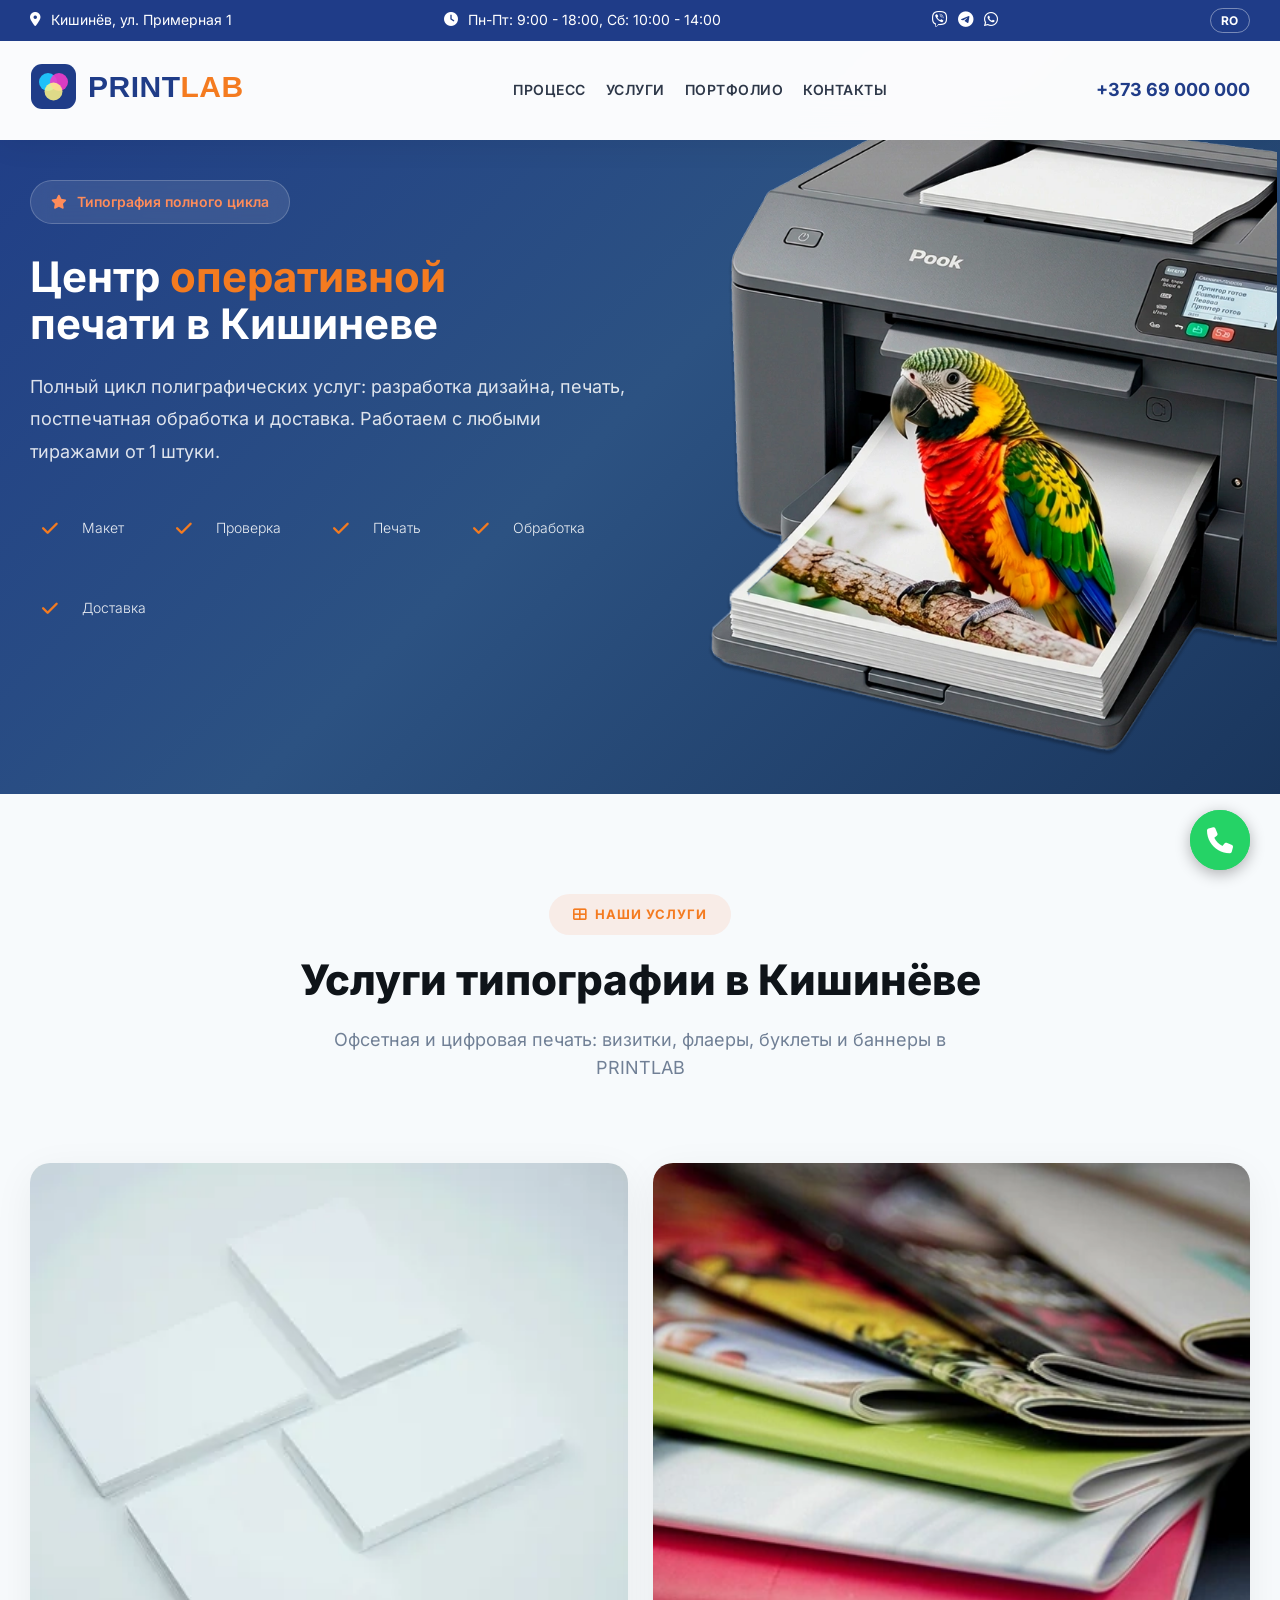
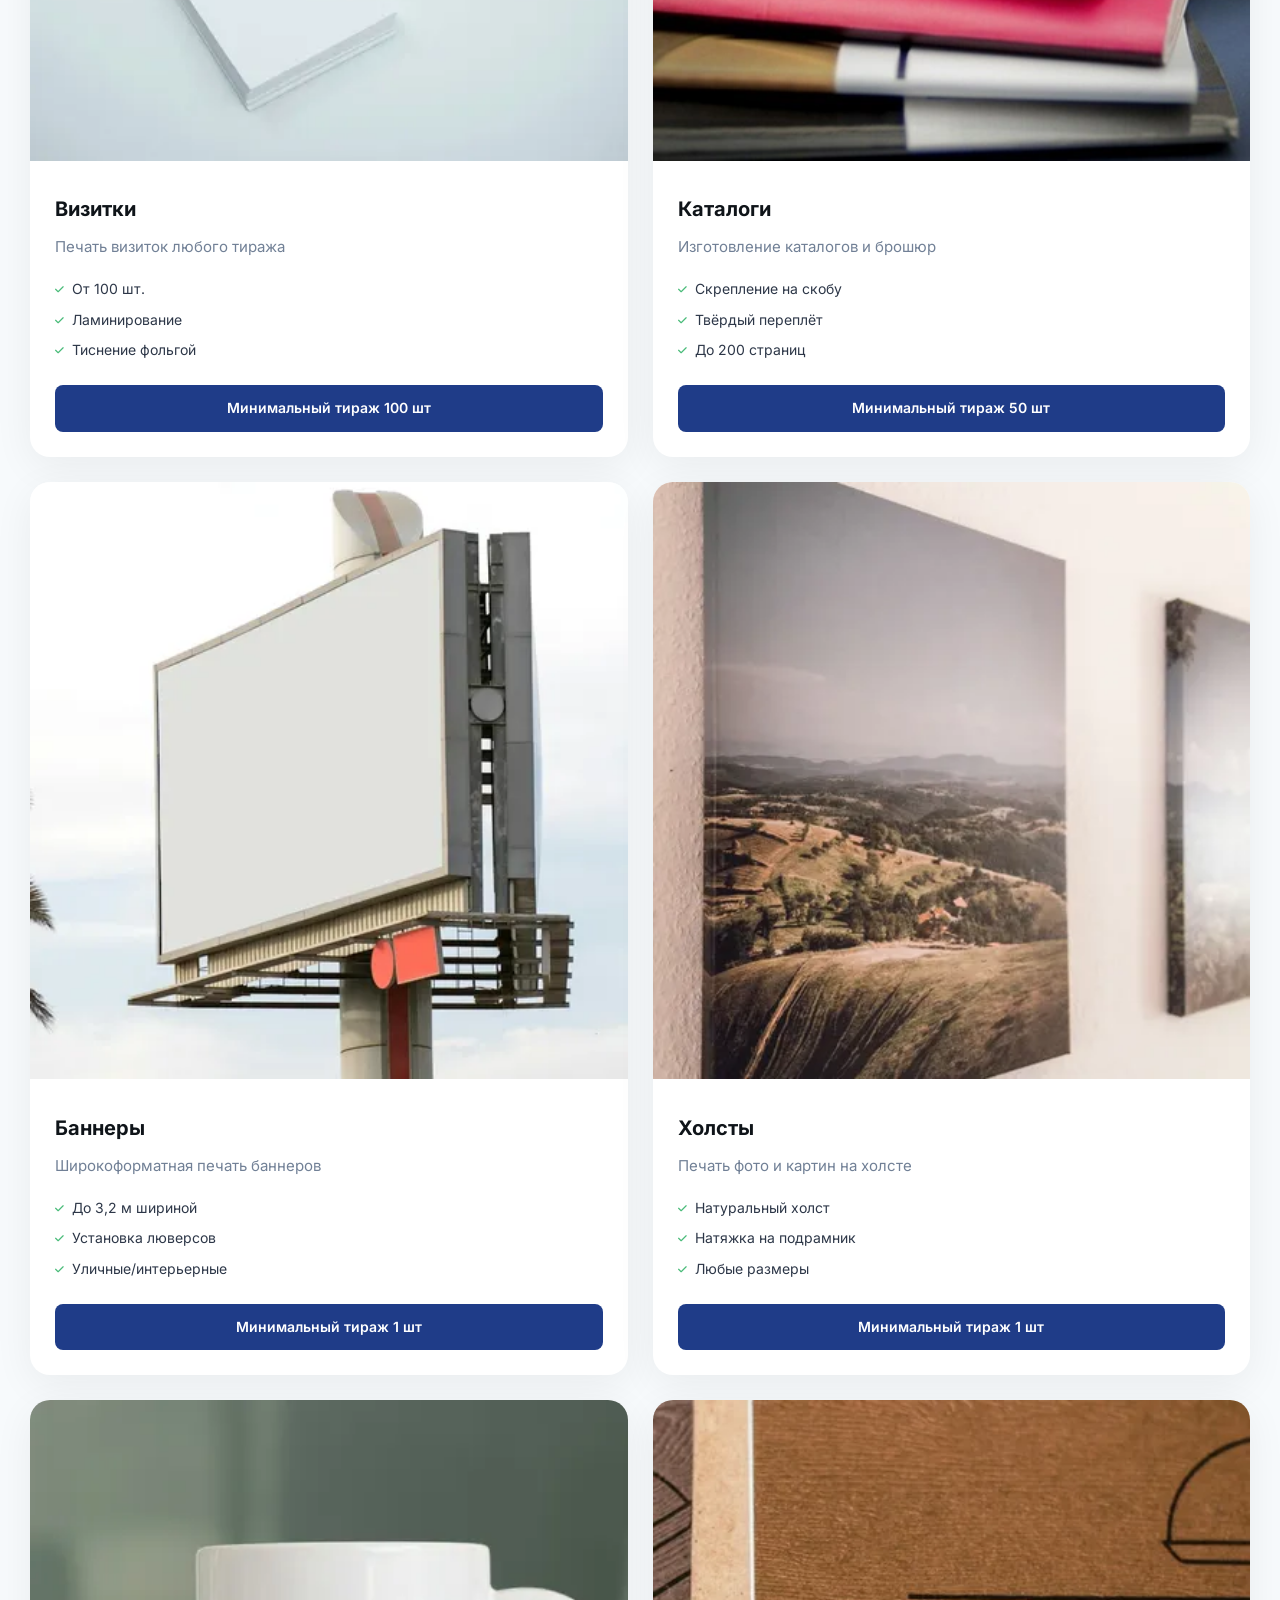
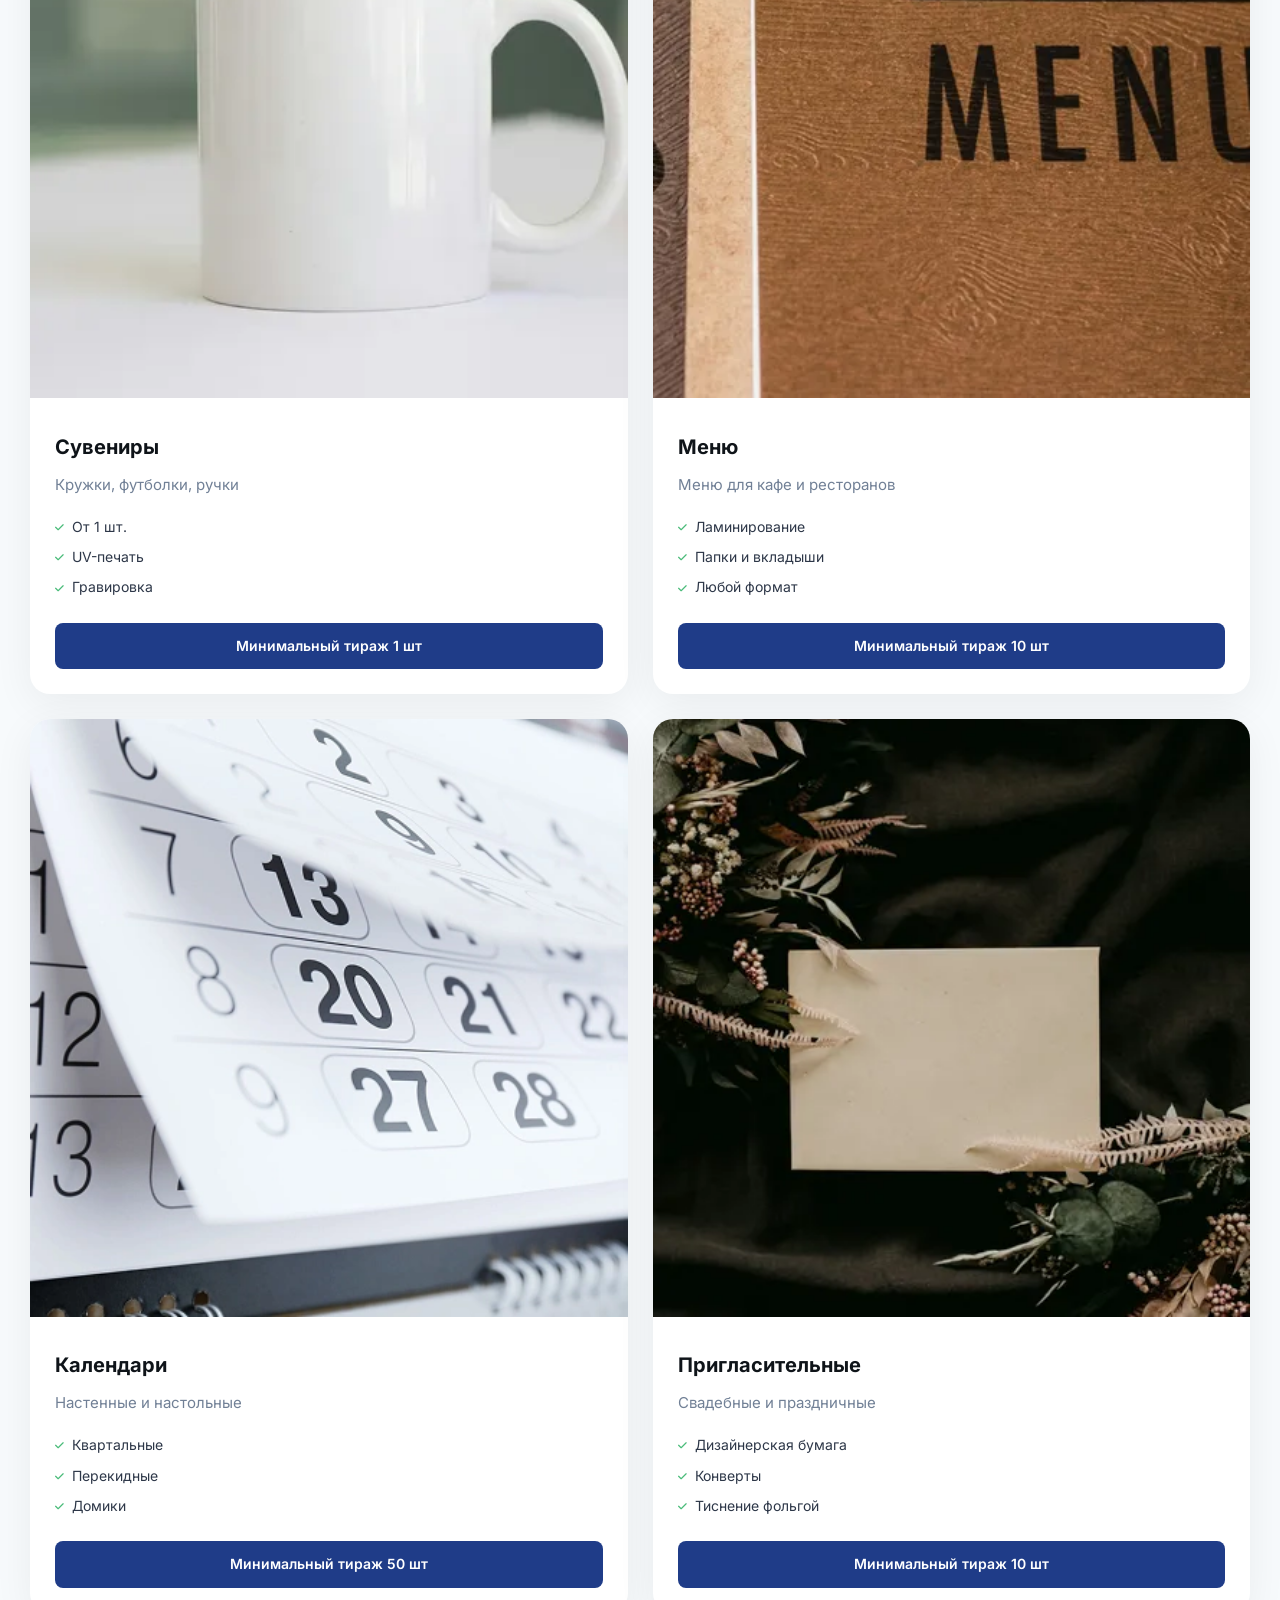
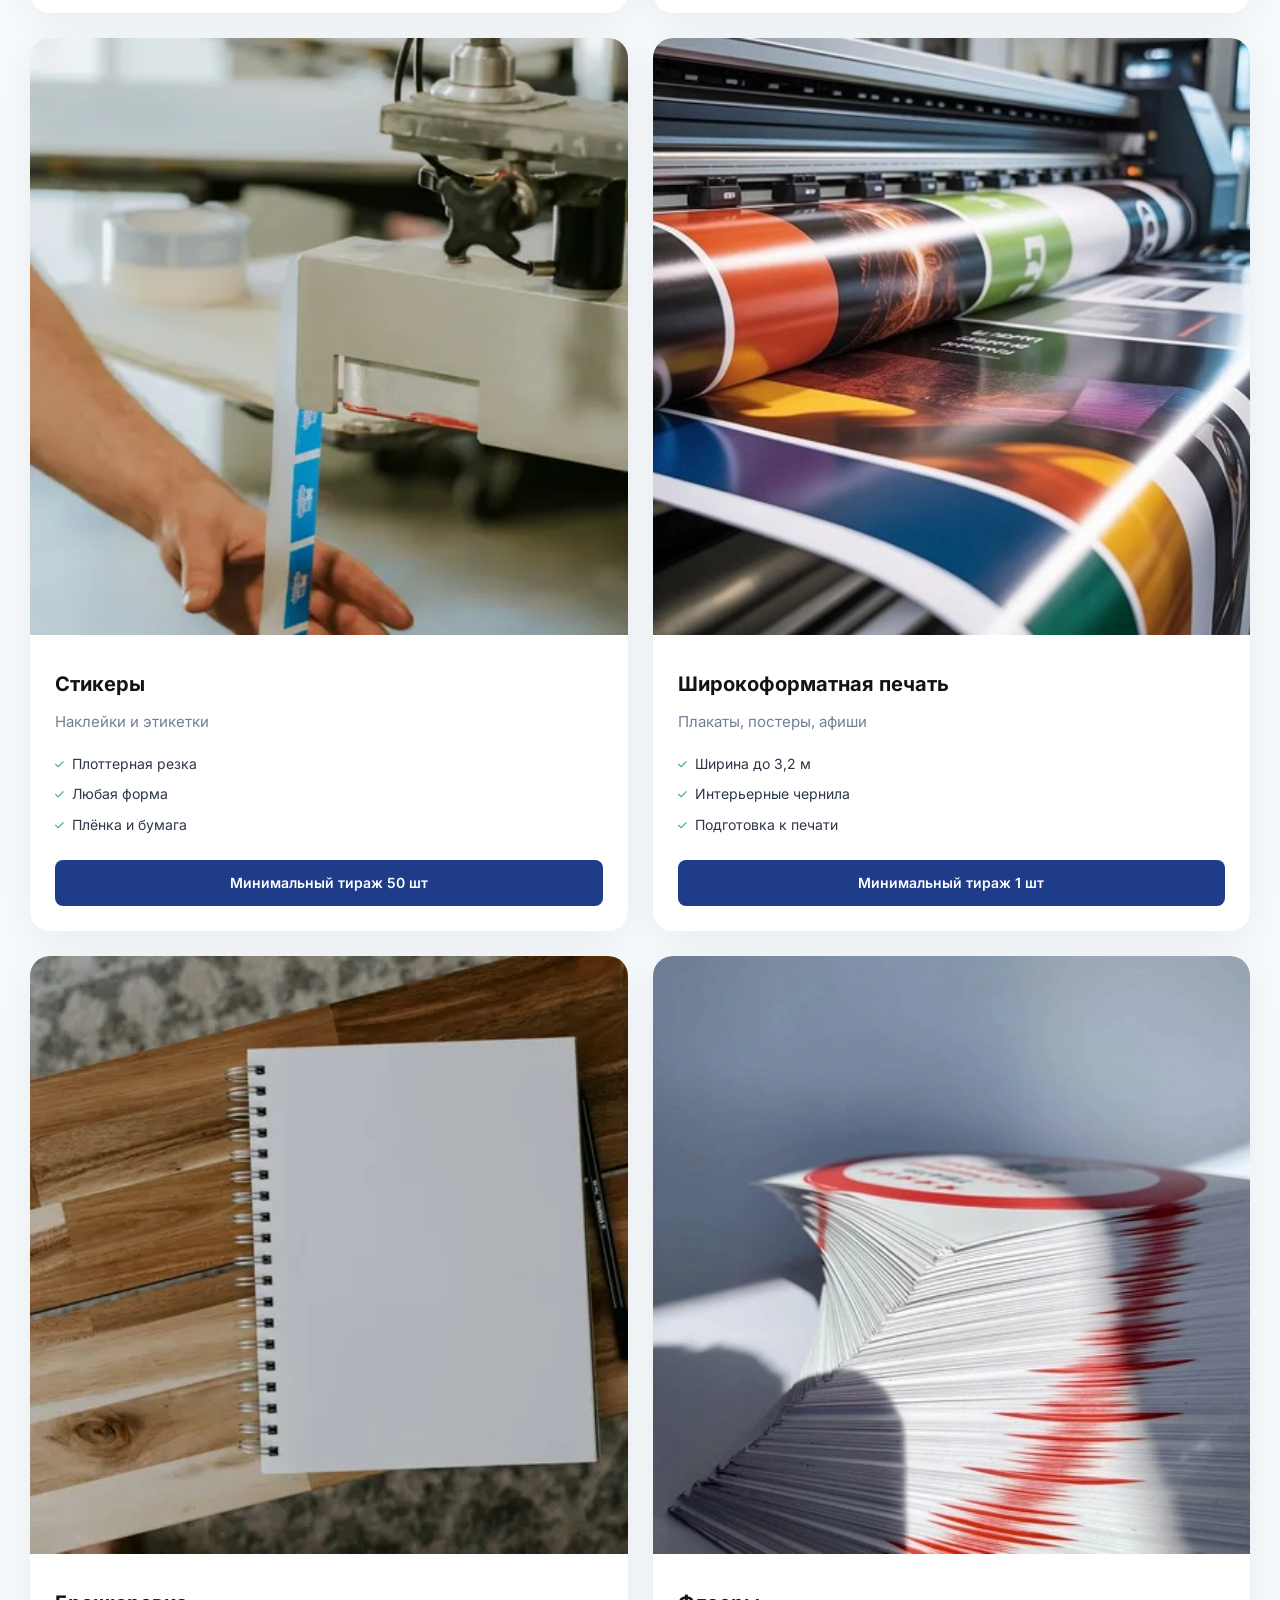
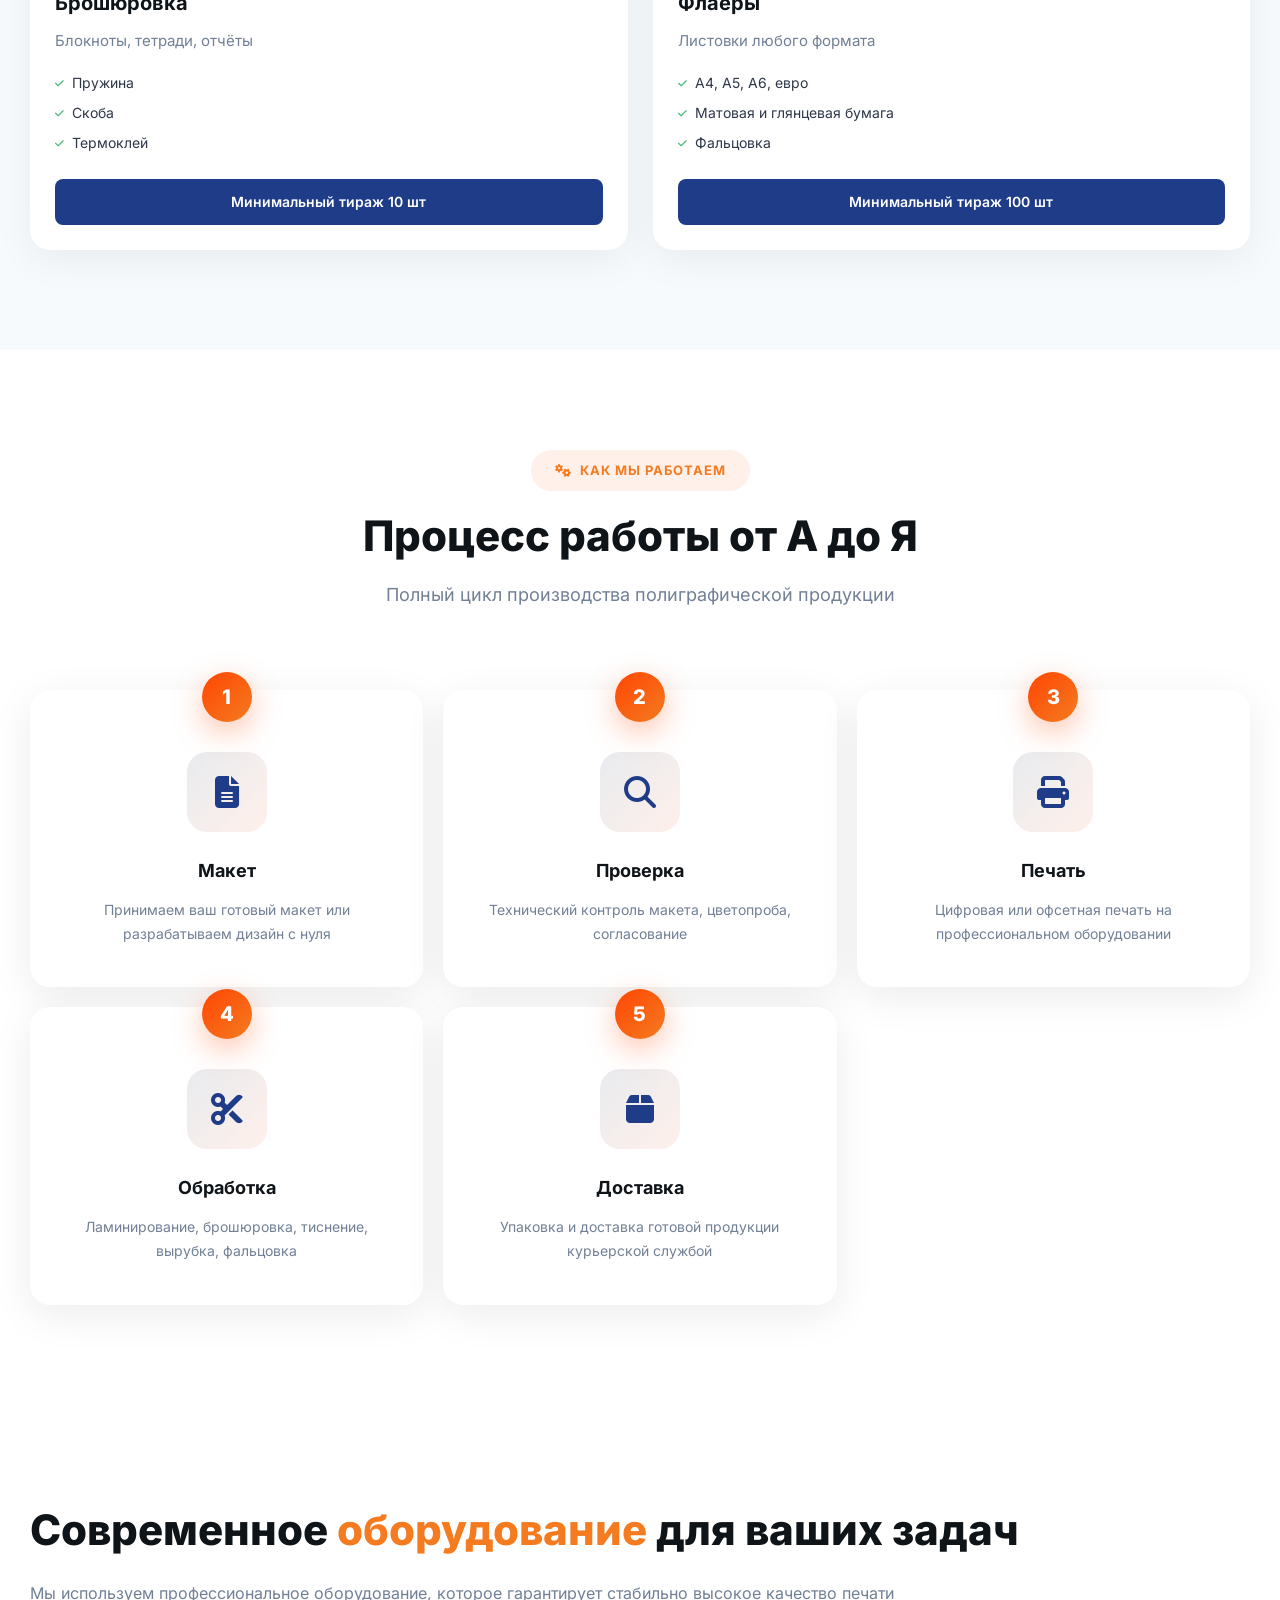
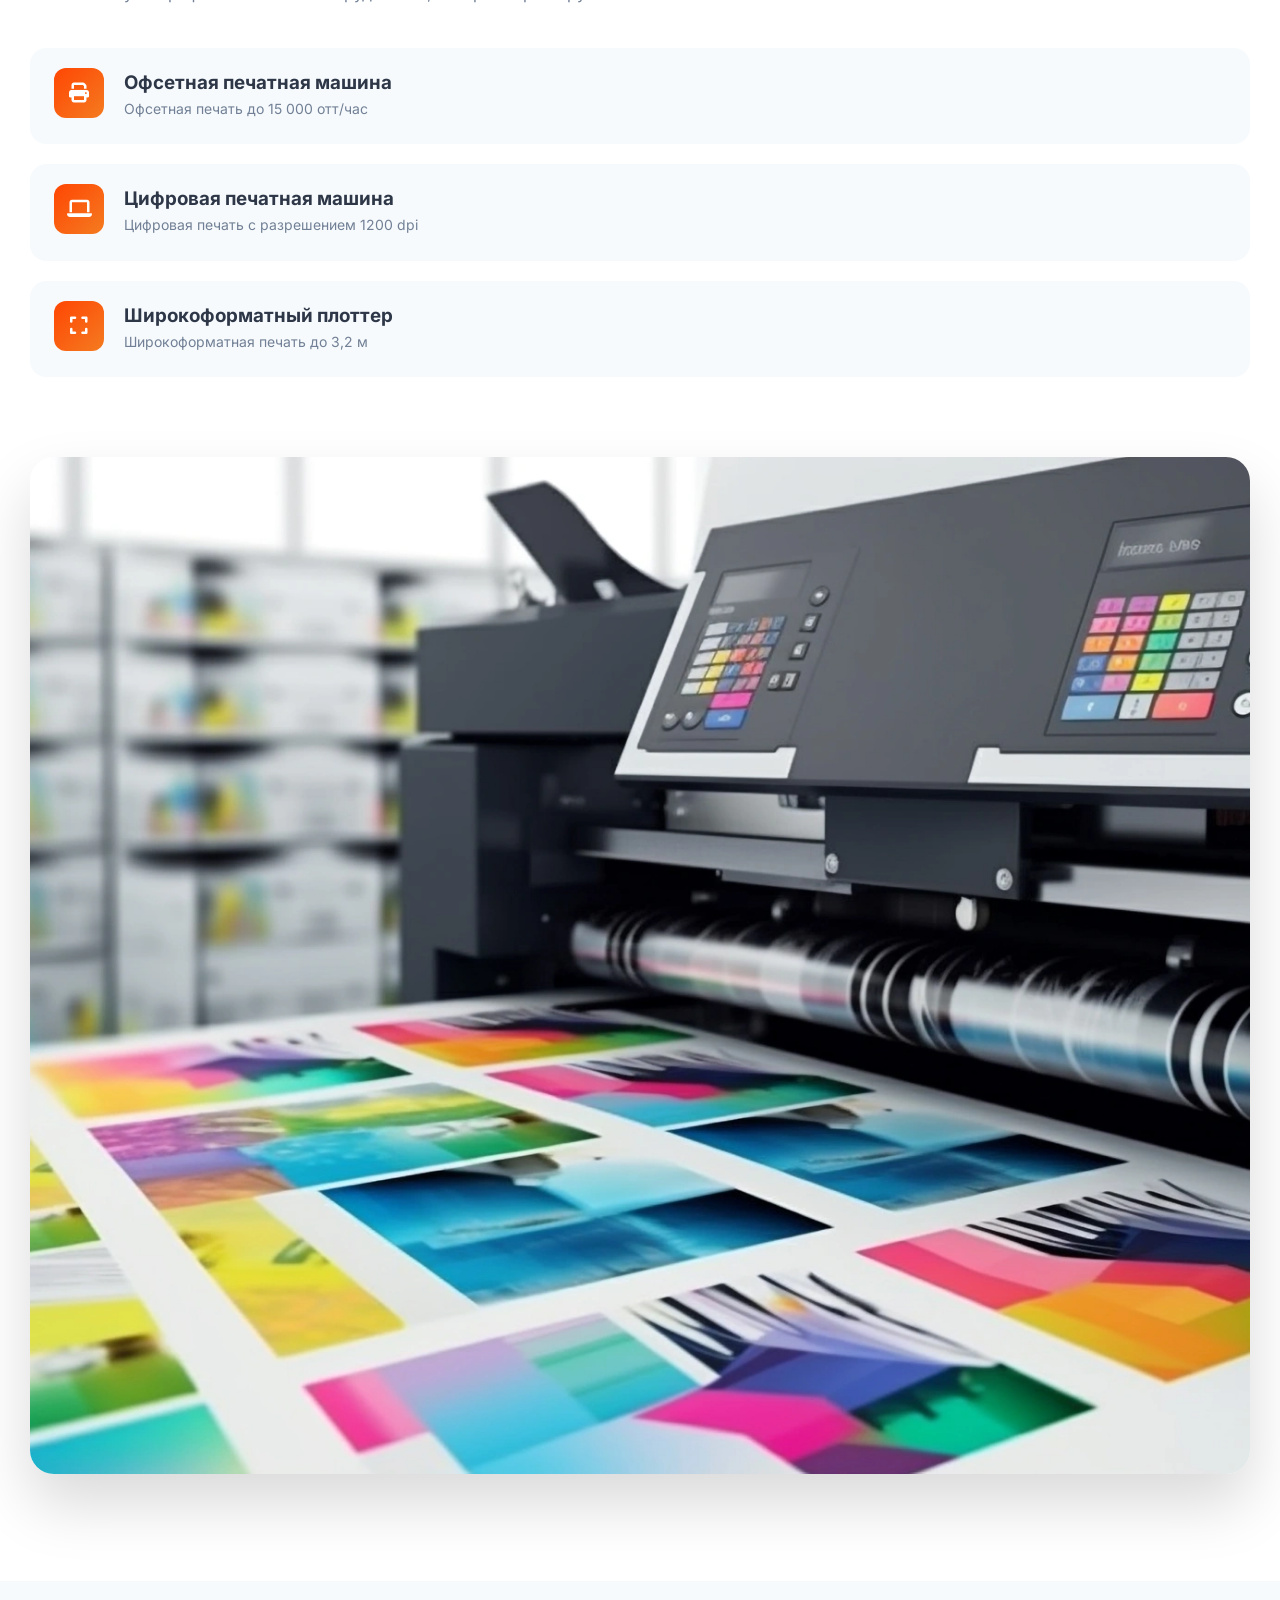
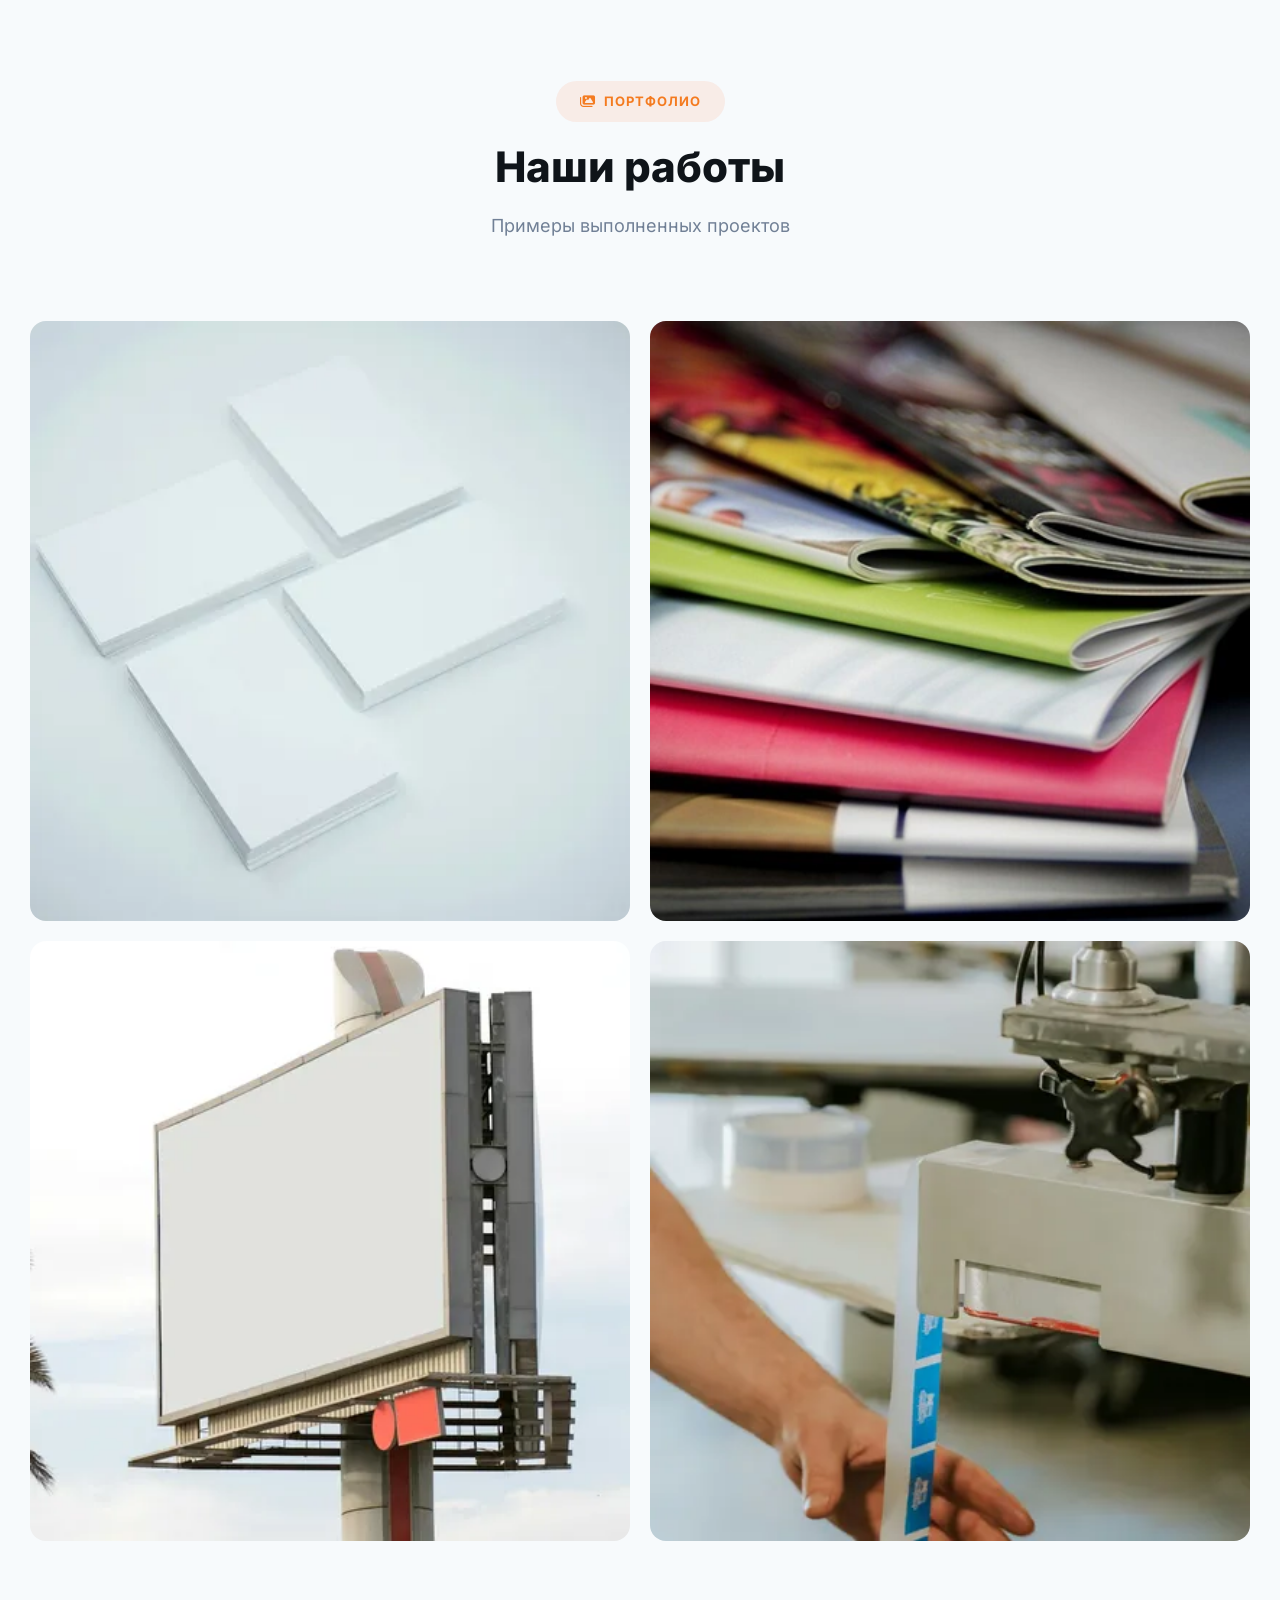
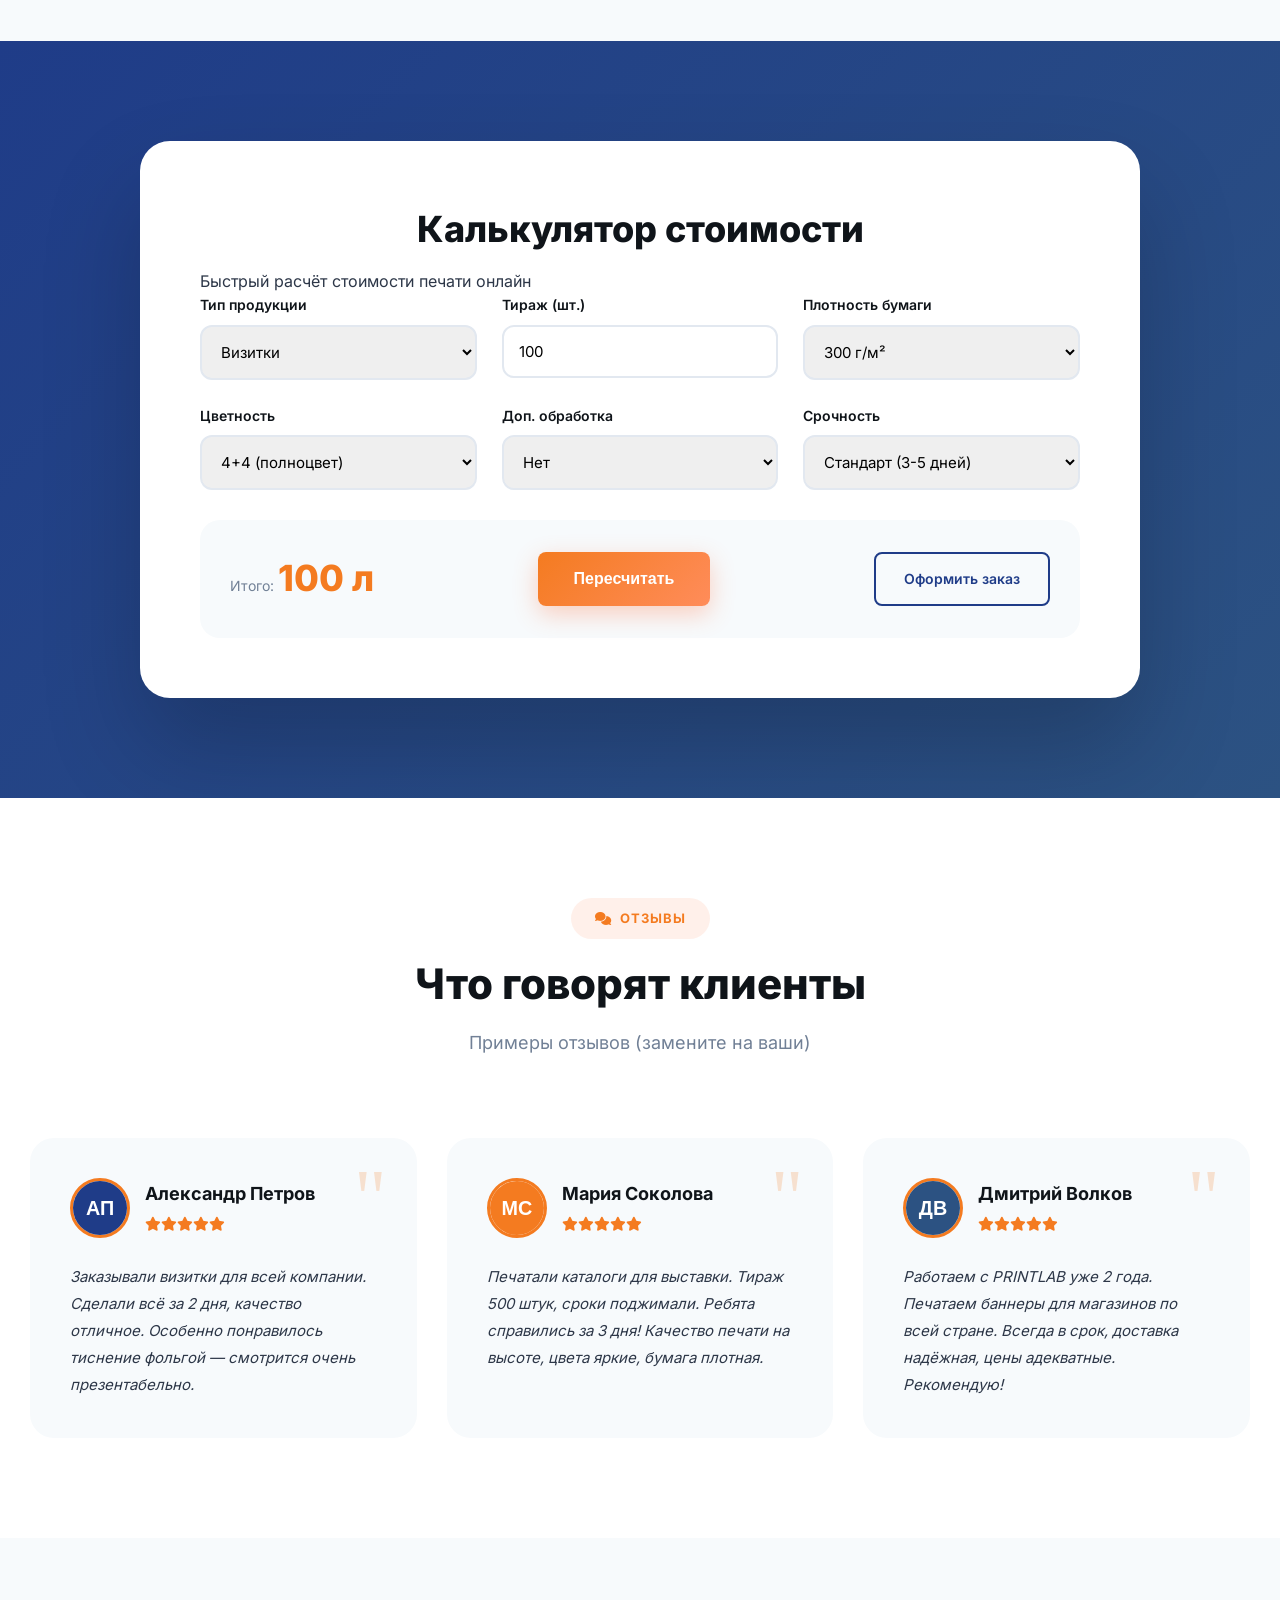
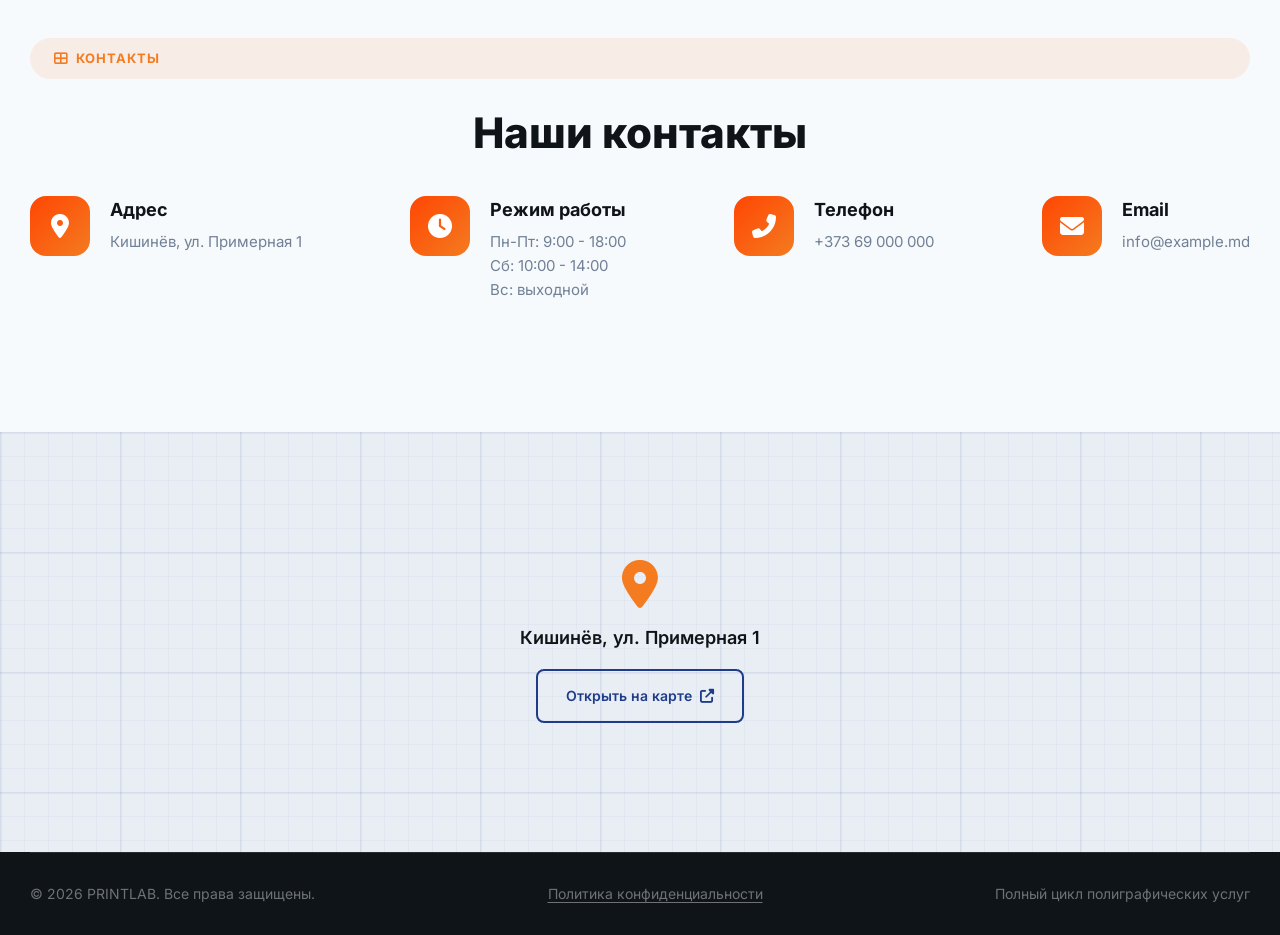
==== index.html @ f070ddbd "Add files via upload" ====
<!DOCTYPE html>
<html lang="ru">

<head>
  <meta charset="UTF-8">
  <meta name="viewport" content="width=device-width, initial-scale=1.0">
  <!-- Демо-шаблон: не индексировать. Клиенту — удалить эту строку (см. DEMO-CHECKLIST.md) -->
  <meta name="robots" content="noindex, nofollow">
  <link rel="canonical" href="https://webonix-md.github.io/print/">
  <link rel="alternate" hreflang="ru" href="https://webonix-md.github.io/print/">
  <link rel="alternate" hreflang="ro" href="https://webonix-md.github.io/print/ro.html">
  <meta name="description" content="PRINTLAB — типография полного цикла в Кишинёве: офсетная и цифровая печать, визитки, флаеры, каталоги, баннеры. Плановые и срочные заказы.">
  <meta property="og:title" content="PRINTLAB — типография в Кишинёве: офсетная и цифровая печать">
  <meta property="og:type" content="website">
  <meta property="og:url" content="https://webonix-md.github.io/print/">
  <meta property="og:image" content="https://webonix-md.github.io/print/img/og-cover.jpg">
  <meta property="og:description" content="Типография полного цикла в Кишинёве: офсетная и цифровая печать, плановые и срочные заказы.">
  <title>Типография в Кишинёве. Офсетная и цифровая печать — PRINTLAB</title>
  <link rel="icon" type="image/svg+xml" href="favicon.svg">
  <link rel="icon" type="image/x-icon" href="favicon.ico">
  <link rel="preload" href="fonts/inter-cyrillic.woff2" as="font" type="font/woff2" crossorigin>
  <link rel="stylesheet" href="icons.css">
  <link rel="stylesheet" href="style.css">
</head>

<body>
  <header class="header" id="header">
    <div class="header-top">
      <div class="header-top-container">
        <div class="address">
          <i class="fas fa-map-marker-alt"></i>
          <span data-site="address">Кишинёв, ул. Примерная 1</span>
        </div>
        <div class="schedule">
          <i class="fas fa-clock"></i>
          <span data-site="hoursShort">Пн-Пт: 9:00 - 18:00, Сб: 10:00 - 14:00</span>
        </div>
        <div class="header-top-right">
          <a href="viber://chat?number=%2B37369000000" data-site-href="viber" aria-label="Viber"><i class="fab fa-viber"></i></a>
          <a href="https://t.me/" data-site-href="telegram" target="_blank" rel="noopener" aria-label="Telegram"><i class="fab fa-telegram"></i></a>
          <a href="https://wa.me/37369000000" data-site-href="whatsapp" target="_blank" rel="noopener" aria-label="WhatsApp"><i class="fab fa-whatsapp"></i></a>
        </div>
        <a href="ro.html" class="lang-switch" hreflang="ro" lang="ro" aria-label="Versiunea în limba română">RO</a>
      </div>
    </div>
    <div class="header-main">
      <a href="#" class="logo">
        <img class="logo-img" src="img/logo.svg" width="274" height="51" alt="PRINTLAB — логотип">
      </a>
      <nav class="nav">
        <a href="#process">Процесс</a>
        <a href="#services">Услуги</a>
        <a href="#portfolio">Портфолио</a>
        <a href="#contact">Контакты</a>
      </nav>
      <div class="header-actions">
        <div class="phone-block">
          <a href="tel:+37369000000" data-site-href="phone" data-site="phone" class="phone-number">+373 69 000 000</a>
        </div>
      </div>
      <div class="burger" id="burger"><span></span><span></span><span></span></div>
    </div>
  </header>
  <div class="mobile-menu" id="mobileMenu">
    <a href="#process">Процесс работы</a>
    <a href="#services">Услуги</a>
    <a href="#portfolio">Портфолио</a>
    <a href="#contact">Контакты</a>
    <a href="tel:+37369000000" data-site-href="phone" data-site="phone" class="phone-number-mob">+373 69 000 000</a>
    <a href="ro.html" hreflang="ro" lang="ro">Română</a>
    <div class="header-top-right-mob">
      <a href="viber://chat?number=%2B37369000000" data-site-href="viber" aria-label="Viber"><i class="fab fab-mob fa-viber"></i></a>
      <a href="https://t.me/" data-site-href="telegram" target="_blank" rel="noopener" aria-label="Telegram"><i class="fab fab-mob fa-telegram"></i></a>
      <a href="https://wa.me/37369000000" data-site-href="whatsapp" target="_blank" rel="noopener" aria-label="WhatsApp"><i class="fab fab-mob fa-whatsapp"></i></a>
    </div>
  </div>
  <section class="hero">
    <div class="hero-container">
      <div class="hero-content">
        <div class="hero-badge"><i class="fas fa-star"></i> Типография полного цикла</div>
        <h1>
          Центр <span>оперативной</span><br>
          печати в Кишиневе
        </h1>
        <p class="hero-description">Полный цикл полиграфических услуг: разработка дизайна, печать, постпечатная
          обработка и доставка. Работаем с любыми тиражами от 1 штуки.</p>
        <div class="hero-features">
          <div class="hero-feature"><i class="fas fa-check"></i>Макет</div>
          <div class="hero-feature"><i class="fas fa-check"></i>Проверка</div>
          <div class="hero-feature"><i class="fas fa-check"></i>Печать</div>
          <div class="hero-feature"><i class="fas fa-check"></i>Обработка</div>
          <div class="hero-feature"><i class="fas fa-check"></i>Доставка</div>
        </div>
      </div>
      <img class="hero-img" src="img/1.webp" alt="Полиграфия" height="700">
    </div>
  </section>
  <section class="services" id="services">
    <div class="section-header">
      <span class="section-tag"><i class="fas fa-th-large"></i> Наши услуги</span>
      <h2 class="section-title">Услуги типографии в Кишинёве</h2>
      <p class="section-subtitle">Офсетная и цифровая печать: визитки, флаеры, буклеты и баннеры в <br><span data-site="brand">PRINTLAB</span></p>
    </div>
    <div class="services-grid">
      <div class="service-card">
        <img class="service-img" src="img/cards.webp" width="331" height="331" loading="lazy" alt="Визитки">
        <img class="service-img-mob" src="img/cards-m.webp" width="331" height="180" loading="lazy" alt="Визитки">
        <div class="service-content">
          <h3>Визитки</h3>
          <p>Печать визиток любого тиража</p>
          <ul class="service-features">
            <li><i class="fas fa-check"></i> От 100 шт.</li>
            <li><i class="fas fa-check"></i> Ламинирование</li>
            <li><i class="fas fa-check"></i> Тиснение фольгой</li>
          </ul>
          <div class="service-btn">Минимальный тираж 100 шт</div>
        </div>
      </div>
      <div class="service-card">
        <img class="service-img" src="img/21.webp" width="331" height="331" loading="lazy" alt="Каталоги">
        <img class="service-img-mob" src="img/26.webp" width="331" height="180" loading="lazy" alt="Каталоги">
        <div class="service-content">
          <h3>Каталоги</h3>
          <p>Изготовление каталогов и брошюр</p>
          <ul class="service-features">
            <li><i class="fas fa-check"></i> Скрепление на скобу</li>
            <li><i class="fas fa-check"></i> Твёрдый переплёт</li>
            <li><i class="fas fa-check"></i> До 200 страниц</li>
          </ul>
          <div class="service-btn">Минимальный тираж 50 шт</div>
        </div>
      </div>
      <div class="service-card">
        <img class="service-img" src="img/banner.webp" width="331" height="331" loading="lazy" alt="Баннеры">
        <img class="service-img-mob" src="img/banner-m.webp" width="331" height="180" loading="lazy" alt="Баннеры">
        <div class="service-content">
          <h3>Баннеры</h3>
          <p>Широкоформатная печать баннеров</p>
          <ul class="service-features">
            <li><i class="fas fa-check"></i> До 3,2 м шириной</li>
            <li><i class="fas fa-check"></i> Установка люверсов</li>
            <li><i class="fas fa-check"></i> Уличные/интерьерные</li>
          </ul>
          <div class="service-btn">Минимальный тираж 1 шт</div>
        </div>
      </div>
      <div class="service-card">
        <img class="service-img" src="img/canvas.webp" width="331" height="331" loading="lazy" alt="Холсты">
        <img class="service-img-mob" src="img/canvas-m.webp" width="331" height="180" loading="lazy" alt="Холсты">
        <div class="service-content">
          <h3>Холсты</h3>
          <p>Печать фото и картин на холсте</p>
          <ul class="service-features">
            <li><i class="fas fa-check"></i> Натуральный холст</li>
            <li><i class="fas fa-check"></i> Натяжка на подрамник</li>
            <li><i class="fas fa-check"></i> Любые размеры</li>
          </ul>
          <div class="service-btn">Минимальный тираж 1 шт</div>
        </div>
      </div>
      <div class="service-card">
        <img class="service-img" src="img/mug.webp" width="331" height="331" loading="lazy" alt="Сувениры">
        <img class="service-img-mob" src="img/mug-m.webp" width="331" height="180" loading="lazy" alt="Сувениры">
        <div class="service-content">
          <h3>Сувениры</h3>
          <p>Кружки, футболки, ручки</p>
          <ul class="service-features">
            <li><i class="fas fa-check"></i> От 1 шт.</li>
            <li><i class="fas fa-check"></i> UV-печать</li>
            <li><i class="fas fa-check"></i> Гравировка</li>
          </ul>
          <div class="service-btn">Минимальный тираж 1 шт</div>
        </div>
      </div>
      <div class="service-card">
        <img class="service-img" src="img/menu.webp" width="331" height="331" loading="lazy" alt="Меню">
        <img class="service-img-mob" src="img/menu-m.webp" width="331" height="180" loading="lazy" alt="Меню">
        <div class="service-content">
          <h3>Меню</h3>
          <p>Меню для кафе и ресторанов</p>
          <ul class="service-features">
            <li><i class="fas fa-check"></i> Ламинирование</li>
            <li><i class="fas fa-check"></i> Папки и вкладыши</li>
            <li><i class="fas fa-check"></i> Любой формат</li>
          </ul>
          <div class="service-btn">Минимальный тираж 10 шт</div>
        </div>
      </div>
      <div class="service-card">
        <img class="service-img" src="img/12.webp" width="331" height="331" loading="lazy" alt="Календари">
        <img class="service-img-mob" src="img/30.webp" width="331" height="180" loading="lazy" alt="Календари">
        <div class="service-content">
          <h3>Календари</h3>
          <p>Настенные и настольные</p>
          <ul class="service-features">
            <li><i class="fas fa-check"></i> Квартальные</li>
            <li><i class="fas fa-check"></i> Перекидные</li>
            <li><i class="fas fa-check"></i> Домики</li>
          </ul>
          <div class="service-btn">Минимальный тираж 50 шт</div>
        </div>
      </div>
      <div class="service-card">
        <img class="service-img" src="img/invite.webp" width="331" height="331" loading="lazy" alt="Пригласительные">
        <img class="service-img-mob" src="img/invite-m.webp" width="331" height="180" loading="lazy" alt="Пригласительные">
        <div class="service-content">
          <h3>Пригласительные</h3>
          <p>Свадебные и праздничные</p>
          <ul class="service-features">
            <li><i class="fas fa-check"></i> Дизайнерская бумага</li>
            <li><i class="fas fa-check"></i> Конверты</li>
            <li><i class="fas fa-check"></i> Тиснение фольгой</li>
          </ul>
          <div class="service-btn">Минимальный тираж 10 шт</div>
        </div>
      </div>
      <div class="service-card">
        <img class="service-img" src="img/stickers.webp" width="331" height="331" loading="lazy" alt="Стикеры">
        <img class="service-img-mob" src="img/stickers-m.webp" width="331" height="180" loading="lazy" alt="Стикеры">
        <div class="service-content">
          <h3>Стикеры</h3>
          <p>Наклейки и этикетки</p>
          <ul class="service-features">
            <li><i class="fas fa-check"></i> Плоттерная резка</li>
            <li><i class="fas fa-check"></i> Любая форма</li>
            <li><i class="fas fa-check"></i> Плёнка и бумага</li>
          </ul>
          <div class="service-btn">Минимальный тираж 50 шт</div>
        </div>
      </div>
      <div class="service-card">
        <img class="service-img" src="img/38.webp" width="331" height="331" loading="lazy" alt="Плоттер">
        <img class="service-img-mob" src="img/37.webp" width="331" height="180" loading="lazy" alt="Плоттер">
        <div class="service-content">
          <h3>Широкоформатная печать</h3>
          <p>Плакаты, постеры, афиши</p>
          <ul class="service-features">
            <li><i class="fas fa-check"></i> Ширина до 3,2 м</li>
            <li><i class="fas fa-check"></i> Интерьерные чернила</li>
            <li><i class="fas fa-check"></i> Подготовка к печати</li>
          </ul>
          <div class="service-btn">Минимальный тираж 1 шт</div>
        </div>
      </div>
      <div class="service-card">
        <img class="service-img" src="img/notebook.webp" width="331" height="331" loading="lazy" alt="Блокноты">
        <img class="service-img-mob" src="img/notebook-m.webp" width="331" height="180" loading="lazy" alt="Блокноты">
        <div class="service-content">
          <h3>Брошюровка</h3>
          <p>Блокноты, тетради, отчёты</p>
          <ul class="service-features">
            <li><i class="fas fa-check"></i> Пружина</li>
            <li><i class="fas fa-check"></i> Скоба</li>
            <li><i class="fas fa-check"></i> Термоклей</li>
          </ul>
          <div class="service-btn">Минимальный тираж 10 шт</div>
        </div>
      </div>
      <div class="service-card">
        <img class="service-img" src="img/44.webp" width="331" height="331" loading="lazy" alt="Флаеры">
        <img class="service-img-mob" src="img/45.webp" width="331" height="180" loading="lazy" alt="Флаеры">
        <div class="service-content">
          <h3>Флаеры</h3>
          <p>Листовки любого формата</p>
          <ul class="service-features">
            <li><i class="fas fa-check"></i> А4, А5, А6, евро</li>
            <li><i class="fas fa-check"></i> Матовая и глянцевая бумага</li>
            <li><i class="fas fa-check"></i> Фальцовка</li>
          </ul>
          <div class="service-btn">Минимальный тираж 100 шт</div>
        </div>
      </div>
    </div>
  </section>
  <section class="process" id="process">
    <div class="section-header">
      <span class="section-tag"><i class="fas fa-cogs"></i> Как мы работаем</span>
      <h2 class="section-title">Процесс работы от А до Я</h2>
      <p class="section-subtitle">Полный цикл производства полиграфической продукции</p>
    </div>
    <div class="process-grid">
      <div class="process-card">
        <div class="process-number">1</div>
        <div class="process-icon"><i class="fas fa-file-alt"></i></div>
        <h3>Макет</h3>
        <p>Принимаем ваш готовый макет или разрабатываем дизайн с нуля</p>
      </div>
      <div class="process-card">
        <div class="process-number">2</div>
        <div class="process-icon"><i class="fas fa-search"></i></div>
        <h3>Проверка</h3>
        <p>Технический контроль макета, цветопроба, согласование</p>
      </div>
      <div class="process-card">
        <div class="process-number">3</div>
        <div class="process-icon"><i class="fas fa-print"></i></div>
        <h3>Печать</h3>
        <p>Цифровая или офсетная печать на профессиональном оборудовании</p>
      </div>
      <div class="process-card">
        <div class="process-number">4</div>
        <div class="process-icon"><i class="fas fa-cut"></i></div>
        <h3>Обработка</h3>
        <p>Ламинирование, брошюровка, тиснение, вырубка, фальцовка</p>
      </div>
      <div class="process-card">
        <div class="process-number">5</div>
        <div class="process-icon"><i class="fas fa-box"></i></div>
        <h3>Доставка</h3>
        <p>Упаковка и доставка готовой продукции курьерской службой</p>
      </div>
    </div>
  </section>
  <section class="equipment" id="equipment">
    <div class="equipment-container">
      <div class="equipment-content">
        <h2>Современное <span>оборудование</span> для ваших задач</h2>
        <p>Мы используем профессиональное оборудование, которое гарантирует стабильно высокое качество печати</p>
        <div class="equipment-list">
          <div class="equipment-item">
            <div class="equipment-icon"><i class="fas fa-print"></i></div>
            <div class="equipment-info">
              <h3>Офсетная печатная машина</h3>
              <p>Офсетная печать до 15 000 отт/час</p>
            </div>
          </div>
          <div class="equipment-item">
            <div class="equipment-icon"><i class="fas fa-laptop"></i></div>
            <div class="equipment-info">
              <h3>Цифровая печатная машина</h3>
              <p>Цифровая печать с разрешением 1200 dpi</p>
            </div>
          </div>
          <div class="equipment-item">
            <div class="equipment-icon"><i class="fas fa-expand"></i></div>
            <div class="equipment-info">
              <h3>Широкоформатный плоттер</h3>
              <p>Широкоформатная печать до 3,2 м</p>
            </div>
          </div>
        </div>
      </div>
      <div class="equipment-image">
        <img src="img/5.webp" loading="lazy" alt="Оборудование">
      </div>
    </div>
  </section>
  <section class="portfolio" id="portfolio">
    <div class="section-header">
      <span class="section-tag"><i class="fas fa-images"></i> Портфолио</span>
      <h2 class="section-title">Наши работы</h2>
      <p class="section-subtitle">Примеры выполненных проектов</p>
    </div>
    <div class="portfolio-grid">
      <div class="portfolio-item">
        <img class="service-img" src="img/cards.webp" width="331" height="331" loading="lazy" alt="Визитки">
        <img class="service-img-mob" src="img/cards-m.webp" width="331" height="180" loading="lazy" alt="Визитки">
        <div class="portfolio-overlay">
          <h3>Визитки премиум</h3>
          <p>Тиснение фольгой</p>
        </div>
      </div>
      <div class="portfolio-item">
        <img class="service-img" src="img/21.webp" width="331" height="331" loading="lazy" alt="Каталог">
        <img class="service-img-mob" src="img/26.webp" width="331" height="180" loading="lazy" alt="Каталог">
        <div class="portfolio-overlay">
          <h3>Каталог продукции</h3>
          <p>Твёрдый переплёт</p>
        </div>
      </div>
      <div class="portfolio-item">
        <img class="service-img" src="img/banner.webp" width="331" height="331" loading="lazy" alt="Баннер">
        <img class="service-img-mob" src="img/banner-m.webp" width="331" height="180" loading="lazy" alt="Баннер">
        <div class="portfolio-overlay">
          <h3>Баннеры</h3>
          <p>Широкоформатная печать</p>
        </div>
      </div>
      <div class="portfolio-item">
        <img class="service-img" src="img/stickers.webp" width="331" height="331" loading="lazy" alt="Стикеры">
        <img class="service-img-mob" src="img/stickers-m.webp" width="331" height="180" loading="lazy" alt="Стикеры">
        <div class="portfolio-overlay">
          <h3>Стикеры</h3>
          <p>Плоттерная резка</p>
        </div>
      </div>
    </div>
  </section>
  <section class="calculator" id="calculator">
    <div class="calculator-container">
      <h2>Калькулятор стоимости</h2>
      <p>Быстрый расчёт стоимости печати онлайн</p>
      <form class="calc-form" onsubmit="event.preventDefault(); calculatePrice();">
        <div class="calc-group">
          <label>Тип продукции</label>
          <select id="productType">
            <option value="vizitki">Визитки</option>
            <option value="listovki">Листовки А4</option>
            <option value="katalogi">Каталоги</option>
            <option value="bannery">Баннеры</option>
          </select>
        </div>
        <div class="calc-group">
          <label>Тираж (шт.)</label>
          <input type="number" id="tirazh" value="100" min="1">
        </div>
        <div class="calc-group">
          <label>Плотность бумаги</label>
          <select id="paper">
            <option value="300">300 г/м²</option>
            <option value="350">350 г/м²</option>
            <option value="400">400 г/м²</option>
          </select>
        </div>
        <div class="calc-group">
          <label>Цветность</label>
          <select id="color">
            <option value="4+4">4+4 (полноцвет)</option>
            <option value="4+0">4+0 (односторонняя)</option>
            <option value="1+1">1+1 (ч/б)</option>
          </select>
        </div>
        <div class="calc-group">
          <label>Доп. обработка</label>
          <select id="dop">
            <option value="0">Нет</option>
            <option value="lam">Ламинирование</option>
            <option value="tis">Тиснение</option>
            <option value="vyru">Вырубка</option>
          </select>
        </div>
        <div class="calc-group">
          <label>Срочность</label>
          <select id="srochnost">
            <option value="standart">Стандарт (3-5 дней)</option>
            <option value="express">Экспресс (1-2 дня) +30%</option>
          </select>
        </div>
      </form>
      <div class="calc-result">
        <div class="calc-price">Итого: <span id="totalPrice">0 л</span></div>
        <button class="btn btn-primary btn-large" onclick="calculatePrice()">Пересчитать</button>
        <a href="#contact" class="btn btn-outline">Оформить заказ</a>
      </div>
    </div>
  </section>
  <section class="testimonials" id="testimonials">
    <div class="section-header">
      <span class="section-tag"><i class="fas fa-comments"></i> Отзывы</span>
      <h2 class="section-title">Что говорят клиенты</h2>
      <p class="section-subtitle">Примеры отзывов (замените на ваши)</p>
    </div>
    <div class="testimonials-grid">
      <div class="testimonial-card">
        <div class="testimonial-header">
          <img src="img/avatar-ap.svg" loading="lazy" alt="" class="testimonial-avatar">
          <div class="testimonial-info">
            <h3>Александр Петров</h3>
            <div class="testimonial-stars">
              <i class="fas fa-star"></i><i class="fas fa-star"></i><i class="fas fa-star"></i><i
                class="fas fa-star"></i><i class="fas fa-star"></i>
            </div>
          </div>
        </div>
        <p class="testimonial-text">Заказывали визитки для всей компании. Сделали всё за 2 дня, качество отличное.
          Особенно понравилось тиснение фольгой — смотрится очень презентабельно.</p>
      </div>
      <div class="testimonial-card">
        <div class="testimonial-header">
          <img src="img/avatar-ms.svg" loading="lazy" alt="" class="testimonial-avatar">
          <div class="testimonial-info">
            <h3>Мария Соколова</h3>
            <div class="testimonial-stars">
              <i class="fas fa-star"></i><i class="fas fa-star"></i><i class="fas fa-star"></i><i
                class="fas fa-star"></i><i class="fas fa-star"></i>
            </div>
          </div>
        </div>
        <p class="testimonial-text">Печатали каталоги для выставки. Тираж 500 штук, сроки поджимали. Ребята справились
          за 3 дня! Качество печати на высоте, цвета яркие, бумага плотная.</p>
      </div>
      <div class="testimonial-card">
        <div class="testimonial-header">
          <img src="img/avatar-dv.svg" loading="lazy" alt="" class="testimonial-avatar">
          <div class="testimonial-info">
            <h3>Дмитрий Волков</h3>
            <div class="testimonial-stars">
              <i class="fas fa-star"></i><i class="fas fa-star"></i><i class="fas fa-star"></i><i
                class="fas fa-star"></i><i class="fas fa-star"></i>
            </div>
          </div>
        </div>
        <p class="testimonial-text">Работаем с <span data-site="brand">PRINTLAB</span> уже 2 года. Печатаем баннеры для магазинов по всей стране.
          Всегда в срок, доставка надёжная, цены адекватные. Рекомендую!</p>
      </div>
    </div>
  </section>
  <section class="contact" id="contact">
    <div class="contact-container">
      <span class="section-tag contact-tag"><i class="fas fa-th-large"></i> Контакты</span>
      <h2>Наши контакты</h2>
      <div class="contact-info">
        <div class="contact-item">
          <div class="contact-icon"><i class="fas fa-map-marker-alt"></i></div>
          <div class="contact-details">
            <h3>Адрес</h3>
            <p data-site="address">Кишинёв, ул. Примерная 1</p>
          </div>
        </div>
        <div class="contact-item">
          <div class="contact-icon"><i class="fas fa-clock"></i></div>
          <div class="contact-details">
            <h3>Режим работы</h3>
            <p data-site="hours">Пн-Пт: 9:00 - 18:00<br>Сб: 10:00 - 14:00<br>Вс: выходной</p>
          </div>
        </div>
        <div class="contact-item">
          <div class="contact-icon"><i class="fas fa-phone-alt"></i></div>
          <div class="contact-details">
            <h3>Телефон</h3>
            <p><a class="contact-link" href="tel:+37369000000" data-site-href="phone" data-site="phone">+373 69 000 000</a></p>
          </div>
        </div>
        <div class="contact-item">
          <div class="contact-icon"><i class="fas fa-envelope"></i></div>
          <div class="contact-details">
            <h3>Email</h3>
            <p><a class="contact-link" href="mailto:info@example.md" data-site-href="email" data-site="email">info@example.md</a></p>
          </div>
        </div>
      </div>
    </div>
  </section>
  <section class="map-section">
    <h2 class="visually-hidden">Карта</h2>
    <div class="map-placeholder">
      <i class="fas fa-map-marker-alt"></i>
      <p class="map-address" data-site="address">Кишинёв, ул. Примерная 1</p>
      <a class="btn btn-outline" href="https://www.google.com/maps/search/?api=1&amp;query=Chi%C8%99in%C4%83u" data-site-href="map" target="_blank" rel="noopener">Открыть на карте <i class="fas fa-external-link-alt"></i></a>
    </div>
  </section>
  <footer class="footer">
    <div class="footer-bottom">
      <p>&copy; <span data-site="year">2026</span> <span data-site="brand">PRINTLAB</span>. Все права защищены.</p>
      <p><a href="privacy.html">Политика конфиденциальности</a></p>
      <p>Полный цикл полиграфических услуг</p>
    </div>
  </footer>
  <a href="tel:+37369000000" data-site-href="phone" class="floating-phone" aria-label="Позвонить">
    <i class="fas fa-phone"></i>
    <span class="pulse-ring"></span>
  </a>

  <script src="js/site-data.js"></script>
  <script src="js/main.js"></script>
</body>

</html>
---- icons.css ----
/*!
 * Font Awesome Free 6.4.0 — локальный сабсет (только используемые иконки)
 * License - https://fontawesome.com/license/free (Icons: CC BY 4.0, Fonts: SIL OFL 1.1, Code: MIT License)
 * Copyright 2023 Fonticons, Inc.
 * Нужна новая иконка: добавьте её в fonts/fa-*-subset.woff2 (pyftsubset) и правило ниже.
 */
@font-face{font-family:"Font Awesome 6 Free";font-style:normal;font-weight:900;font-display:block;src:url(fonts/fa-solid-subset.woff2) format("woff2")}
@font-face{font-family:"Font Awesome 6 Brands";font-style:normal;font-weight:400;font-display:block;src:url(fonts/fa-brands-subset.woff2) format("woff2")}
.fa,.fab,.fas{-moz-osx-font-smoothing:grayscale;-webkit-font-smoothing:antialiased;display:var(--fa-display,inline-block);font-style:normal;font-variant:normal;line-height:1;text-rendering:auto}
.fa,.fas{font-family:"Font Awesome 6 Free";font-weight:900}
.fab{font-family:"Font Awesome 6 Brands";font-weight:400}
.fa-box:before{content:"\f466"}
.fa-check:before{content:"\f00c"}
.fa-clock:before{content:"\f017"}
.fa-cogs:before{content:"\f085"}
.fa-comments:before{content:"\f086"}
.fa-cut:before{content:"\f0c4"}
.fa-envelope:before{content:"\f0e0"}
.fa-expand:before{content:"\f065"}
.fa-file-alt:before{content:"\f15c"}
.fa-images:before{content:"\f302"}
.fa-laptop:before{content:"\f109"}
.fa-map-marker-alt:before{content:"\f3c5"}
.fa-phone:before{content:"\f095"}
.fa-phone-alt:before{content:"\f879"}
.fa-print:before{content:"\f02f"}
.fa-search:before{content:"\f002"}
.fa-star:before{content:"\f005"}
.fa-th-large:before{content:"\f009"}
.fa-external-link-alt:before{content:"\f35d"}
.fa-arrow-left:before{content:"\f060"}
.fa-telegram:before{content:"\f2c6"}
.fa-viber:before{content:"\f409"}
.fa-whatsapp:before{content:"\f232"}
---- style.css ----
/* Inter (variable 300–900), cyrillic — локально, без Google Fonts */
@font-face {
  font-family: 'Inter';
  font-style: normal;
  font-weight: 300 900;
  font-display: swap;
  src: url('fonts/inter-cyrillic.woff2') format('woff2');
  unicode-range: U+0301, U+0400-045F, U+0490-0491, U+04B0-04B1, U+2116;
}

/* Inter (variable 300–900), latin-ext — локально, без Google Fonts */
@font-face {
  font-family: 'Inter';
  font-style: normal;
  font-weight: 300 900;
  font-display: swap;
  src: url('fonts/inter-latin-ext.woff2') format('woff2');
  unicode-range: U+0100-02BA, U+02BD-02C5, U+02C7-02CC, U+02CE-02D7, U+02DD-02FF, U+0304, U+0308, U+0329, U+1D00-1DBF, U+1E00-1E9F, U+1EF2-1EFF, U+2020, U+20A0-20AB, U+20AD-20C0, U+2113, U+2C60-2C7F, U+A720-A7FF;
}

/* Inter (variable 300–900), latin — локально, без Google Fonts */
@font-face {
  font-family: 'Inter';
  font-style: normal;
  font-weight: 300 900;
  font-display: swap;
  src: url('fonts/inter-latin.woff2') format('woff2');
  unicode-range: U+0000-00FF, U+0131, U+0152-0153, U+02BB-02BC, U+02C6, U+02DA, U+02DC, U+0304, U+0308, U+0329, U+2000-206F, U+20AC, U+2122, U+2191, U+2193, U+2212, U+2215, U+FEFF, U+FFFD;
}
* {
  margin: 0;
  padding: 0;
  box-sizing: border-box;
}

:root {
  --primary: #1F3C88;
  --primary-light: #2c5282;
  --accent: #F47B20;
  --accent-light: #ff8c5a;
  --dark: #0f1419;
  --text: #2d3748;
  --text-light: #718096;
  --bg: #f7fafc;
  --white: #ffffff;
  --success: #48bb78;
}

html {
  scroll-behavior: smooth;
}

body {
  font-family: 'Inter', sans-serif;
  color: var(--text);
  line-height: 1.6;
  background: var(--bg);
}

.visually-hidden {
  position: absolute;
  overflow: hidden;
  margin: -1px;
  border: 0;
  padding: 0;
  width: 1px;
  height: 1px;
  clip: rect(0 0 0 0);
}

/* Header */
.header {
  position: fixed;
  top: 0;
  left: 0;
  right: 0;
  background: rgba(255, 255, 255, 0.98);
  backdrop-filter: blur(20px);
  box-shadow: 0 2px 30px rgba(0, 0, 0, 0.08);
  z-index: 1000;
}

.header-top {
  background: var(--primary);
  color: white;
  padding: 8px 0;
  font-size: 14px;
}

.header-top-container {
  max-width: 1460px;
  margin: 0 auto;
  padding: 0 30px;
  display: flex;
  justify-content: space-between;
  align-items: center;
  gap: 70px;
}

.header-top-left {
  display: flex;
  gap: 30px;
}

.header-top-left span {
  display: flex;
  align-items: center;
  gap: 8px;
}

.header-main {
  max-width: 1460px;
  margin: 0 auto;
  padding: 20px 30px;
  display: flex;
  justify-content: space-between;
  align-items: center;
}

.header-top-right {
  display: flex;
  gap: 10px;
}

.fab {
  color: var(--white);
  font-size: 16px;
}

.schedule,
.address {
  display: flex;
  column-gap: 10px;
  align-items: start;
}

.schedule i,
.address i {
  padding-top: 3px;
}

.logo-img {
  width: 100%;
}

.nav {
  display: flex;
  gap: 35px;
}

.nav a {
  text-decoration: none;
  color: var(--text);
  font-weight: 600;
  font-size: 14px;
  transition: all 0.3s;
  position: relative;
  text-transform: uppercase;
  letter-spacing: 0.5px;
}

.nav a:hover {
  color: var(--accent);
}

.nav a::after {
  content: '';
  position: absolute;
  bottom: -5px;
  left: 0;
  width: 0;
  height: 2px;
  background: var(--accent);
  transition: width 0.3s;
}

.nav a:hover::after {
  width: 100%;
}

.header-actions {
  display: flex;
  align-items: center;
  gap: 20px;
}

.phone-block {
  text-align: right;
}

.phone-number {
  font-size: 18px;
  font-weight: 700;
  color: var(--primary);
  text-decoration: none;
  display: block;
}

.phone-number:hover {
  color: var(--accent);
}

@media (max-width: 550px) {
  .phone-number {
    display: none;
  }
}

.phone-label {
  font-size: 11px;
  color: var(--text-light);
}

.btn {
  padding: 14px 28px;
  border-radius: 8px;
  font-weight: 600;
  font-size: 14px;
  cursor: pointer;
  transition: all 0.3s;
  border: none;
  text-decoration: none;
  display: inline-flex;
  align-items: center;
  gap: 8px;
}

.btn-primary {
  background: linear-gradient(135deg, var(--accent), var(--accent-light));
  color: var(--white);
  box-shadow: 0 8px 25px rgba(255, 107, 53, 0.3);
}

.btn-primary:hover {
  transform: translateY(-2px);
  box-shadow: 0 12px 35px rgba(255, 107, 53, 0.4);
}

.btn-outline {
  background: transparent;
  color: var(--primary);
  border: 2px solid var(--primary);
}

.btn-outline:hover {
  background: var(--primary);
  color: var(--white);
}

.btn-large {
  padding: 18px 36px;
  font-size: 16px;
}

.burger {
  display: none;
  flex-direction: column;
  gap: 6px;
  cursor: pointer;
}

.burger span {
  width: 28px;
  height: 3px;
  background: var(--primary);
  border-radius: 3px;
  transition: all 0.3s;
}

.mobile-menu {
  position: fixed;
  top: 135px;
  left: 0;
  right: 0;
  background: var(--white);
  padding: 30px;
  padding-top: 60px;
  box-shadow: 0 20px 50px rgba(0, 0, 0, 0.1);
  transform: translateY(-150%);
  opacity: 0;
  visibility: hidden;
  transition: all 0.4s ease;
  z-index: 999;
}

.mobile-menu.active {
  transform: translateY(0);
  opacity: 1;
  visibility: visible;
}

.mobile-menu a {
  display: block;
  padding: 15px 0;
  border-bottom: 1px solid #eee;
  text-decoration: none;
  color: var(--text);
  font-weight: 600;
  text-align: center;
}

/* Hero */
.hero {
  background: linear-gradient(135deg, var(--primary) 0%, var(--primary-light) 50%, #1a365d 100%);
  padding: 180px 30px 100px;
  position: relative;
  overflow: hidden;
}

.hero-img {
  position: absolute;
  top: 136px;
  right: 0;
}

.hero-container {
  max-width: 1400px;
  margin: 0 auto;
  z-index: 1;
}

.hero-content {
  max-width: 600px;

}

.hero-badge {
  display: inline-flex;
  align-items: center;
  gap: 10px;
  background: rgba(255, 255, 255, 0.1);
  backdrop-filter: blur(10px);
  padding: 10px 20px;
  border-radius: 50px;
  color: var(--accent-light);
  font-size: 14px;
  font-weight: 600;
  margin-bottom: 30px;
  border: 1px solid rgba(255, 255, 255, 0.2);
}

.hero h1 {
  font-size: 56px;
  font-weight: 700;
  color: var(--white);
  line-height: 1.1;
  margin-bottom: 24px;
}

.hero h1 span {
  color: var(--accent);
  position: relative;
}

.hero-description {
  font-size: 18px;
  color: rgba(255, 255, 255, 0.85);
  margin-bottom: 40px;
  line-height: 1.8;
}

.hero-features {
  display: flex;
  gap: 40px;
  flex-wrap: wrap;
}

.hero-feature {
  display: flex;
  align-items: center;
  gap: 12px;
  color: rgba(255, 255, 255, 0.9);
  font-size: 14px;
  font-weight: 300;
}

.hero-feature i {
  width: 40px;
  height: 40px;
  border-radius: 10px;
  display: flex;
  align-items: center;
  justify-content: center;
  color: var(--accent);
  font-size: 18px;
}

.hero-buttons {
  display: flex;
  gap: 20px;
  flex-wrap: wrap;
}

.hero-image {
  position: relative;
}

.hero-image img {
  width: 100%;
  border-radius: 24px;
  box-shadow: 0 50px 100px rgba(0, 0, 0, 0.4);
}

.section-header {
  text-align: center;
  max-width: 700px;
  margin: 0 auto 80px;
}

.section-tag {
  display: inline-flex;
  align-items: center;
  gap: 8px;
  padding: 10px 24px;
  background: rgba(255, 107, 53, 0.1);
  color: var(--accent);
  border-radius: 50px;
  font-weight: 700;
  font-size: 13px;
  margin-bottom: 20px;
  text-transform: uppercase;
  letter-spacing: 1px;
}

.contact-tag {
  justify-self: center;
  display: flex;
}

.section-title {
  font-size: 42px;
  font-weight: 800;
  color: var(--dark);
  margin-bottom: 20px;
  line-height: 1.2;
}

.section-subtitle {
  font-size: 18px;
  color: var(--text-light);
}



/* Services */
.services {
  padding: 100px 30px;
  background: var(--bg);
}

.services-grid {
  max-width: 1400px;
  margin: 0 auto;
  display: grid;
  grid-template-columns: repeat(4, 1fr);
  gap: 25px;
}

.service-card {
  background: var(--white);
  border-radius: 20px;
  overflow: hidden;
  box-shadow: 0 10px 40px rgba(0, 0, 0, 0.06);
  transition: all 0.4s ease;

}

.service-card:hover {
  transform: translateY(-20px);
  box-shadow: 0 30px 60px rgba(0, 0, 0, 0.12);
}

.service-img {
  width: 100%;
  height: auto;
  object-fit: cover;
  transition: all 0.4s ease;
}

.service-img-mob {
  display: none;
}

.service-content {
  padding: 25px;
}

.service-content h3 {
  font-size: 20px;
  font-weight: 700;
  color: var(--dark);
  margin-bottom: 10px;
}

.service-content p {
  font-size: 15px;
  color: var(--text-light);
  margin-bottom: 15px;
  line-height: 1.6;
}

.service-features {
  list-style: none;
  margin-bottom: 20px;
}

.service-features li {
  font-size: 14px;
  color: var(--text);
  padding: 4px 0;
  display: flex;
  align-items: center;
  gap: 8px;
}

.service-features li i {
  color: var(--success);
  font-size: 10px;
}

.service-btn {
  width: 100%;
  padding: 12px;
  background: var(--primary);
  color: white;
  border: none;
  border-radius: 8px;
  font-weight: 600;
  font-size: 14px;
  text-align: center;
}

/* Process */
.process {
  padding: 100px 30px;
  background: var(--white);
}

.process-grid {
  max-width: 1400px;
  margin: 0 auto;
  display: grid;
  grid-template-columns: repeat(5, 1fr);
  gap: 20px;
}

.process-card {
  background: var(--white);
  padding: 40px 20px;
  border-radius: 20px;
  text-align: center;
  box-shadow: 0 10px 40px rgba(0, 0, 0, 0.08);
  transition: all 0.4s ease;
  position: relative;
  border: 2px solid transparent;
}

.process-card:hover {
  transform: translateY(-20px);
  border-color: var(--accent);
  box-shadow: 0 30px 60px rgba(0, 0, 0, 0.15);
}

.process-number {
  position: absolute;
  top: -20px;
  left: 50%;
  transform: translateX(-50%);
  width: 50px;
  height: 50px;
  background: linear-gradient(135deg, #ff4603, var(--accent));
  border-radius: 50%;
  display: flex;
  align-items: center;
  justify-content: center;
  color: white;
  font-weight: 800;
  font-size: 20px;
  box-shadow: 0 10px 30px rgba(255, 107, 53, 0.4);
}

.process-icon {
  width: 80px;
  height: 80px;
  background: linear-gradient(135deg, rgba(30, 58, 95, 0.1), rgba(255, 107, 53, 0.1));
  border-radius: 20px;
  display: flex;
  align-items: center;
  justify-content: center;
  margin: 20px auto 25px;
  font-size: 32px;
  color: var(--primary);
  transition: all 0.3s;
}

.process-card:hover .process-icon {
  background: linear-gradient(135deg, #ff4603, var(--accent));
  color: var(--white);
}

.process-card h3 {
  font-size: 18px;
  font-weight: 700;
  color: var(--dark);
  margin-bottom: 12px;
}

.process-card p {
  font-size: 14px;
  color: var(--text-light);
  line-height: 1.7;
}

/* Equipment */
.equipment {
  padding: 100px 30px;
  background: var(--white);
}

.equipment-container {
  max-width: 1400px;
  margin: 0 auto;
  display: grid;
  grid-template-columns: 1fr 1fr;
  gap: 80px;
  align-items: center;
}

.equipment-content h2 {
  font-size: 42px;
  font-weight: 800;
  color: var(--dark);
  margin-bottom: 24px;
  line-height: 1.2;
}

.equipment-content h2 span {
  color: var(--accent);
}

.equipment-content>p {
  font-size: 16px;
  color: var(--text-light);
  margin-bottom: 40px;
  line-height: 1.8;
}

.equipment-list {
  display: flex;
  flex-direction: column;
  gap: 20px;
}

.equipment-item {
  display: flex;
  gap: 20px;
  padding: 20px;
  background: var(--bg);
  border-radius: 16px;
  transition: all 0.3s;
  border-left: 4px solid transparent;
  border-bottom: 4px solid transparent;
}

.equipment-item:hover {
  border-left-color: var(--accent);
  border-bottom-color: var(--accent);
  transform: translateX(20px);
}

.equipment-icon {
  width: 50px;
  height: 50px;
  background: linear-gradient(135deg, #ff4603, var(--accent));
  border-radius: 12px;
  display: flex;
  align-items: center;
  justify-content: center;
  color: white;
  font-size: 20px;
  flex-shrink: 0;
}

.equipment-info h4 {
  font-size: 18px;
  font-weight: 700;
  color: var(--dark);

}

.equipment-info p {
  font-size: 14px;
  color: var(--text-light);
}

.equipment-image img {
  width: 100%;
  border-radius: 24px;
  box-shadow: 0 30px 60px rgba(0, 0, 0, 0.15);
}

/* Portfolio */
.portfolio {
  padding: 100px 30px;
  background: var(--bg);
}

.portfolio-grid {
  max-width: 1400px;
  margin: 0 auto;
  display: grid;
  grid-template-columns: repeat(4, 1fr);
  gap: 20px;
}

.portfolio-item {
  position: relative;
  border-radius: 16px;
  overflow: hidden;
  aspect-ratio: 1;
  cursor: pointer;
}

.portfolio-item img {
  width: 100%;
  height: 100%;
  object-fit: cover;
  transition: transform 0.5s;
}

.portfolio-item:hover img {
  transform: scale(1.1);
}

.portfolio-overlay {
  position: absolute;
  top: 0;
  left: 0;
  right: 0;
  bottom: 0;
  background: linear-gradient(to top, rgba(30, 58, 95, 0.9), transparent);
  display: flex;
  flex-direction: column;
  justify-content: flex-end;
  padding: 25px;
  opacity: 0;
  transition: opacity 0.3s;
}

.portfolio-item:hover .portfolio-overlay {
  opacity: 1;
}

.portfolio-overlay h3 {
  color: white;
  font-size: 18px;
  font-weight: 700;
  margin-bottom: 5px;
}

.portfolio-overlay p {
  color: rgba(255, 255, 255, 0.8);
  font-size: 14px;
}

/* Calculator */
.calculator {
  padding: 100px 30px;
  background: linear-gradient(135deg, var(--primary), var(--primary-light));
}

.calculator-container {
  max-width: 1000px;
  margin: 0 auto;
  background: white;
  border-radius: 30px;
  padding: 60px;
  box-shadow: 0 50px 100px rgba(0, 0, 0, 0.2);
}

.calculator h2 {
  text-align: center;
  font-size: 36px;
  font-weight: 800;
  color: var(--dark);
  margin-bottom: 10px;
}

.calculator>p {
  text-align: center;
  color: var(--text-light);
  margin-bottom: 40px;
}

.calc-form {
  display: grid;
  grid-template-columns: repeat(3, 1fr);
  gap: 25px;
  margin-bottom: 30px;
}

.calc-group {
  display: flex;
  flex-direction: column;
  gap: 8px;
}

.calc-group label {
  font-size: 14px;
  font-weight: 600;
  color: var(--dark);
}

.calc-group select, .calc-group input {
  padding: 15px;
  border: 2px solid #e2e8f0;
  border-radius: 12px;
  font-size: 15px;
  font-family: inherit;
}

.calc-group select:focus, .calc-group input:focus {
  outline: none;
  border-color: var(--accent);
}

.calc-result {
  background: var(--bg);
  padding: 30px;
  border-radius: 20px;
  display: flex;
  justify-content: space-between;
  align-items: center;
}

.calc-price {
  font-size: 14px;
  color: var(--text-light);
}

.calc-price span {
  font-size: 36px;
  font-weight: 800;
  color: var(--accent);
}

@media (max-width: 768px) {
  .calculator-container {
    padding: 20px;
  }

  .calc-result {
    padding: 20px;
    flex-direction: column;
    row-gap: 20px;
  }

  .calc-price,
  .calc-result button,
  .calc-result a {
    max-width: 500px;
    width: 100%;
  }
}


/* Testimonials */
.testimonials {
  padding: 100px 30px;
  background: var(--white);
}

.testimonials-grid {
  max-width: 1400px;
  margin: 0 auto;
  display: grid;
  grid-template-columns: repeat(3, 1fr);
  gap: 30px;
}

.testimonial-card {
  background: var(--bg);
  padding: 40px;
  border-radius: 24px;
  position: relative;
}

.testimonial-card::before {
  content: '"';
  position: absolute;
  top: 20px;
  right: 30px;
  font-size: 80px;
  color: var(--accent);
  opacity: 0.2;
  font-family: Georgia, serif;
  line-height: 1;
}

.testimonial-header {
  display: flex;
  align-items: center;
  gap: 15px;
  margin-bottom: 25px;
}

.testimonial-avatar {
  width: 60px;
  height: 60px;
  border-radius: 50%;
  object-fit: cover;
  border: 3px solid var(--accent);
}

.testimonial-info h3 {
  font-size: 18px;
  font-weight: 700;
  color: var(--dark);
}

.testimonial-stars {
  color: var(--accent);
  font-size: 14px;
  margin-top: 5px;
}

.testimonial-text {
  color: var(--text);
  font-size: 15px;
  line-height: 1.8;
  font-style: italic;
}

/* Contact */
.contact {
  padding: 100px 30px;
  background: var(--bg);
}

.contact-container {
  max-width: 1400px;
  margin: 0 auto;
}

.contact-container h2 {
  font-size: 42px;
  font-weight: 800;
  color: var(--dark);
  margin-bottom: 30px;
  text-align: center;
}

.contact-info {
  display: flex;
  justify-content: space-between;
  flex-wrap: wrap;
}

.contact-item {
  display: flex;
  align-items: flex-start;
  gap: 20px;
  margin-bottom: 30px;
}

.contact-icon {
  width: 60px;
  height: 60px;
  background: linear-gradient(135deg, #ff4603, var(--accent));
  border-radius: 16px;
  display: flex;
  align-items: center;
  justify-content: center;
  color: white;
  font-size: 24px;
  flex-shrink: 0;
}

.contact-details h3 {
  font-size: 18px;
  font-weight: 700;
  color: var(--dark);
  margin-bottom: 5px;
}

.contact-details p {
  color: var(--text-light);
  font-size: 15px;
}

.contact-link {
  color: inherit;
  text-decoration: none;
}

.contact-link:hover {
  color: var(--accent);
}

.contact-form {
  background: white;
  padding: 50px;
  border-radius: 24px;
  box-shadow: 0 20px 60px rgba(0, 0, 0, 0.08);
}

.contact-form h3 {
  font-size: 24px;
  font-weight: 700;
  color: var(--dark);
  margin-bottom: 30px;
}

.form-row {
  display: grid;
  grid-template-columns: 1fr 1fr;
  gap: 20px;
  margin-bottom: 20px;
}

.form-group {
  margin-bottom: 20px;
}

.form-group label {
  display: block;
  margin-bottom: 8px;
  font-weight: 600;
  color: var(--dark);
  font-size: 14px;
}

.form-group input, .form-group textarea, .form-group select {
  width: 100%;
  padding: 16px;
  border: 2px solid #e2e8f0;
  border-radius: 12px;
  font-size: 15px;
  font-family: inherit;
  transition: border-color 0.3s;
}

.form-group input:focus, .form-group textarea:focus, .form-group select:focus {
  outline: none;
  border-color: var(--accent);
}

.form-group textarea {
  resize: vertical;
  min-height: 120px;
}

.map-section {
  width: 100%;
}

/* Плейсхолдер карты вместо iframe Google Maps: без сторонних запросов */
.map-placeholder {
  width: 100%;
  height: 420px;
  padding: 0 15px;
  background-color: #e9eef5;
  background-image:
    linear-gradient(rgba(31, 60, 136, 0.06) 2px, transparent 2px),
    linear-gradient(90deg, rgba(31, 60, 136, 0.06) 2px, transparent 2px),
    linear-gradient(rgba(31, 60, 136, 0.04) 1px, transparent 1px),
    linear-gradient(90deg, rgba(31, 60, 136, 0.04) 1px, transparent 1px);
  background-size: 120px 120px, 120px 120px, 24px 24px, 24px 24px;
  display: flex;
  align-items: center;
  justify-content: center;
  flex-direction: column;
  gap: 16px;
  color: #666;
  text-align: center;
}

.map-placeholder > i {
  font-size: 48px;
  color: var(--accent);
}

.map-address {
  font-size: 18px;
  font-weight: 600;
  color: var(--dark);
}

@media (max-width: 768px) {
  .map-placeholder {
    height: 320px;
  }
}

/* Footer */
.footer {
  background: var(--dark);
  color: white;
  padding: 0 30px 30px;
}

.footer-container {
  max-width: 1400px;
  margin: 0 auto;
  display: grid;
  grid-template-columns: 2fr 1fr 1fr 1fr;
  gap: 60px;
}

.footer-brand .logo {
  margin-bottom: 20px;
}

.footer-brand .logo-title {
  color: white;
}

.footer-brand p {
  color: rgba(255, 255, 255, 0.6);
  font-size: 14px;
  line-height: 1.8;
  margin-bottom: 25px;
}

.footer-social {
  display: flex;
  gap: 12px;
}

.footer-social a {
  width: 45px;
  height: 45px;
  background: rgba(255, 255, 255, 0.1);
  border-radius: 12px;
  display: flex;
  align-items: center;
  justify-content: center;
  color: white;
  font-size: 18px;
  transition: all 0.3s;
}

.footer-social a:hover {
  background: var(--accent);
  transform: translateY(-3px);
}

.footer h4 {
  font-size: 18px;
  font-weight: 700;
  margin-bottom: 25px;
  color: white;
}

.footer-links {
  list-style: none;
}

.footer-links li {
  margin-bottom: 12px;
}

.footer-links a {
  color: rgba(255, 255, 255, 0.6);
  text-decoration: none;
  font-size: 14px;
  transition: color 0.3s;
}

.footer-links a:hover {
  color: var(--accent);
}

.footer-bottom {
  max-width: 1400px;
  margin: 0 auto 0;
  padding-top: 30px;
  border-top: 1px solid rgba(255, 255, 255, 0.1);
  display: flex;
  justify-content: space-between;
  align-items: center;
  color: rgba(255, 255, 255, 0.4);
  font-size: 14px;
}

/* Ссылка на политику: без глобального a{color:inherit} была бы синей */
.footer-bottom a {
  color: inherit;
  text-decoration: underline;
  text-underline-offset: 3px;
  transition: color 0.3s;
}

.footer-bottom a:hover {
  color: var(--accent);
}

/* Переключатель RU / RO в верхней полосе */
.lang-switch {
  flex-shrink: 0;
  padding: 2px 10px;
  border: 1px solid rgba(255, 255, 255, 0.4);
  border-radius: 50px;
  color: var(--white);
  font-size: 12px;
  font-weight: 700;
  letter-spacing: 0.5px;
  text-decoration: none;
  transition: all 0.3s;
}

.lang-switch:hover {
  background: var(--accent);
  border-color: var(--accent);
}

/* На планшете и телефоне язык переключается из бургер-меню */
@media (max-width: 1024px) {
  .lang-switch {
    display: none;
  }
}

/* Responsive */
@media (max-width: 1280px) {
  .nav {
    gap: 20px;
  }

  .hero {
    padding: 180px 30px 30px;
  }

  .hero-container {
    display: flex;
  }

  .hero-img {
    position: static;
    margin-top: -40px;
    margin-right: -30px;
    width: 53%;
    height: 100%;
  }

  .hero h1 {
    font-size: 42px;
  }

  .services-grid {
    grid-template-columns: repeat(2, 1fr);
  }

  .process-grid {
    grid-template-columns: repeat(3, 1fr);
  }

  .equipment-container {
    grid-template-columns: 1fr;
  }

  .portfolio-grid {
    grid-template-columns: repeat(2, 1fr);
  }
}

@media (max-width: 1024px) {
  .header-top-right {
    display: none;
  }

  .header-top-right-mob {
    display: block;
  }

  .fab-mob {
    color: var(--text);
    font-size: 16px;
  }

  .nav {
    display: none;
  }

  .header-actions {
    margin-left: auto;
    margin-right: 30px;
  }

  .burger {
    display: flex;
  }

  .hero-features {
    display: none;
  }

  .services-grid {
    gap: 15px;
  }

  .service-card:hover {
    transform: translateY(0px);
  }

  .service-img:hover {
    transform: scale(1.1);
  }

  .process-card:hover {
    transform: translateY(0px);
  }

  .testimonials-grid {
    grid-template-columns: repeat(2, 1fr);
  }

  .contact-container {
    grid-template-columns: 1fr;
  }

  .footer-container {
    grid-template-columns: repeat(2, 1fr);
  }

  .calc-form {
    grid-template-columns: repeat(2, 1fr);
  }
}

@media (max-width: 900px) {
  .process-grid {
    grid-template-columns: repeat(2, 1fr);
  }
}

@media (max-width: 768px) {
  .logo {
    display: flex;
  }

  .logo-img {
    width: 70%;
  }

  .header-top {
    font-size: 12px;
  }

  .header-top-container {
    padding: 0 15px;
  }

  .header-main {
    padding: 10px 20px;
  }

  .mobile-menu {
    top: 90px;
  }

  .hero h1 {
    font-size: 40px;
  }

  .hero {
    padding: 150px 30px 50px;
  }

  .hero-container {
    justify-content: start;
    text-align: left;
  }

  .hero-description {
    margin-bottom: 24px;
  }

  .hero-features {
    justify-content: start;
    gap: 0 20px;
  }

  .hero-feature {
    min-width: 208px;
  }

  .hero-img {
    display: none;
  }

  .section-title {
    font-size: 32px;
  }

  .section-header {
    margin: 0 auto 40px;
  }

  .services,
  .equipment,
  .process,
  .portfolio,
  .testimonials,
  .contact {
    padding: 50px 15px;
  }

  .portfolio-grid {
    grid-template-columns: 1fr;
  }

  .testimonials-grid {
    grid-template-columns: 1fr;
  }

  .contact-container h2,
  .equipment-content h2 {
    font-size: 32px;
    text-align: center;
  }

  .footer-container {
    grid-template-columns: 1fr;
    text-align: center;
  }

  .footer-bottom {
    flex-direction: column;
    gap: 20px;
    text-align: center;
  }

  .calc-form {
    grid-template-columns: 1fr;
  }

  .form-row {
    grid-template-columns: 1fr;
  }

  .header-top-left {
    display: none;
  }
}

@media (max-width: 600px) {
  .process-grid {
    grid-template-columns: repeat(1, 1fr);
  }

  .services-grid {
    grid-template-columns: 1fr;
  }
}

@media (max-width: 440px) {
  .service-img {
    display: none;
  }

  .service-img-mob {
    display: flex;
    width: 100%;
    height: auto;
    transition: all 0.4s ease;
  }

  .service-img-mob:hover {
    transform: scale(1.1);
  }

  .service-features {
    display: none;
  }
}

/* Стили для плавающей кнопки */
.floating-phone {
  position: fixed;
  bottom: 30px;
  right: 30px;
  width: 60px;
  height: 60px;
  background-color: #25d366;
  /* Зеленый цвет (как у WhatsApp) или выбери свой */
  color: #fff;
  border-radius: 50%;
  display: flex;
  align-items: center;
  justify-content: center;
  font-size: 26px;
  box-shadow: 0 4px 15px rgba(0, 0, 0, 0.3);
  z-index: 9999;
  text-decoration: none;
  transition: all 0.3s ease;
}

.floating-phone:hover {
  transform: scale(1.1);
  color: #fff;
}

/* Анимация пульсации вокруг кнопки */
.pulse-ring {
  position: absolute;
  top: 0;
  left: 0;
  width: 60px;
  height: 60px;
  border: 2px solid #25d366;
  border-radius: 50%;
  animation: phone-pulse 2s infinite;
  pointer-events: none;
}

@keyframes phone-pulse {
  0% {
    transform: scale(1);
    opacity: 1;
  }

  100% {
    transform: scale(1.8);
    opacity: 0;
  }
}

/* Адаптация для мобильных (чтобы кнопка не была слишком огромной) */
@media (max-width: 768px) {
  .floating-phone {
    bottom: 20px;
    right: 20px;
    width: 50px;
    height: 50px;
    font-size: 22px;
  }

  .pulse-ring {
    width: 50px;
    height: 50px;
  }
}


/* Страница политики конфиденциальности */
.privacy-body {
  background: var(--white);
}

.privacy-header {
  background: var(--white);
  box-shadow: 0 2px 30px rgba(0, 0, 0, 0.08);
}

.privacy-header-inner {
  max-width: 1460px;
  margin: 0 auto;
  padding: 20px 30px;
  display: flex;
  justify-content: space-between;
  align-items: center;
}

.privacy-header .logo-img {
  width: auto;
  max-width: 100%;
  height: auto;
}

.privacy-lang {
  padding: 4px 14px;
  border: 2px solid var(--primary);
  border-radius: 50px;
  color: var(--primary);
  font-size: 13px;
  font-weight: 700;
  text-decoration: none;
  transition: all 0.3s;
}

.privacy-lang:hover {
  background: var(--primary);
  color: var(--white);
}

.privacy {
  max-width: 760px;
  margin: 0 auto;
  padding: 60px 30px 80px;
}

.privacy-back {
  display: inline-flex;
  align-items: center;
  gap: 8px;
  margin-bottom: 30px;
  color: var(--accent);
  font-weight: 600;
  font-size: 14px;
  text-decoration: none;
}

.privacy-back:hover {
  color: var(--primary);
}

.privacy h1 {
  font-size: 42px;
  font-weight: 800;
  color: var(--dark);
  line-height: 1.2;
  margin-bottom: 10px;
}

.privacy-updated {
  color: var(--text-light);
  font-size: 14px;
  margin-bottom: 40px;
}

.privacy h2 {
  font-size: 22px;
  font-weight: 700;
  color: var(--dark);
  margin: 0 0 12px;
}

.privacy p {
  font-size: 16px;
  line-height: 1.8;
  margin-bottom: 30px;
}

.privacy a:not(.privacy-back) {
  color: var(--primary);
  font-weight: 600;
}

.privacy a:not(.privacy-back):hover {
  color: var(--accent);
}

@media (max-width: 768px) {
  .privacy-header-inner {
    padding: 10px 20px;
  }

  .privacy-header .logo-img {
    width: 190px;
  }

  .privacy {
    padding: 40px 15px 60px;
  }

  .privacy h1 {
    font-size: 26px;
    overflow-wrap: break-word;
    hyphens: auto;
  }
}
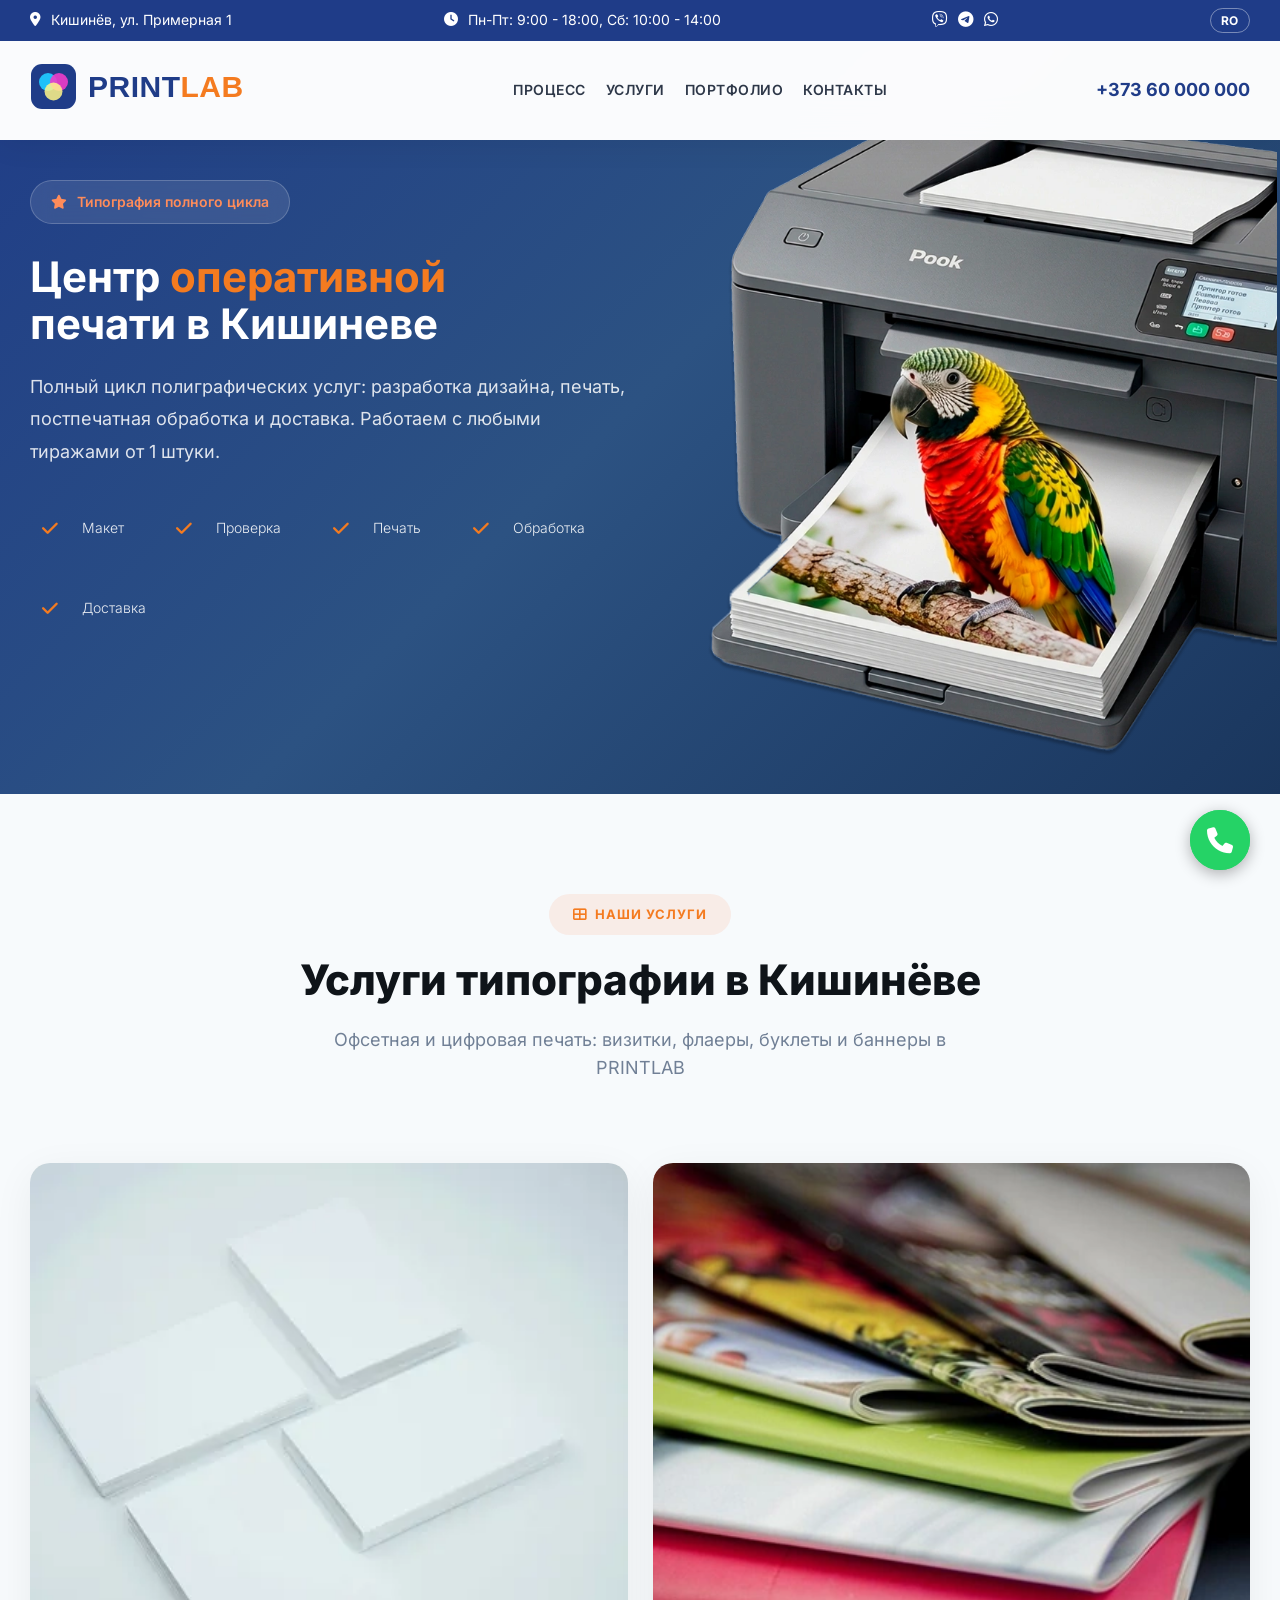
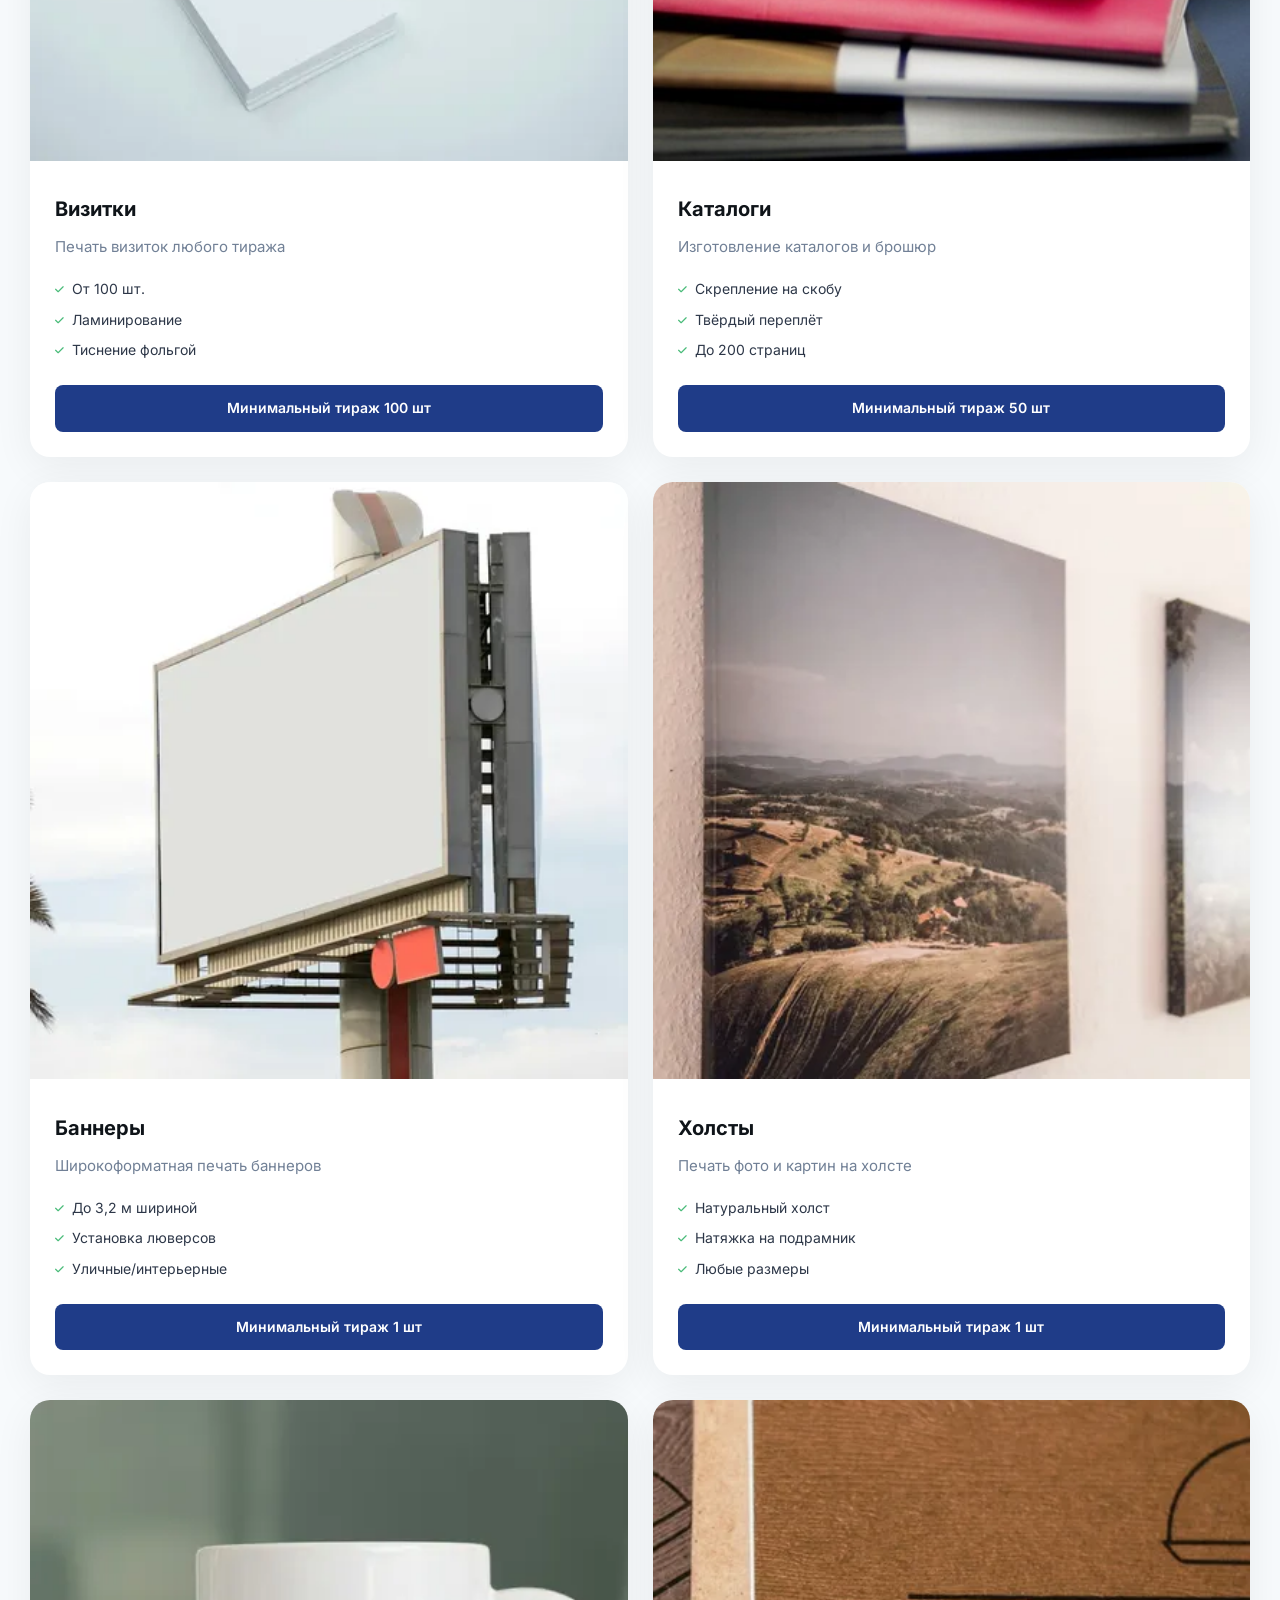
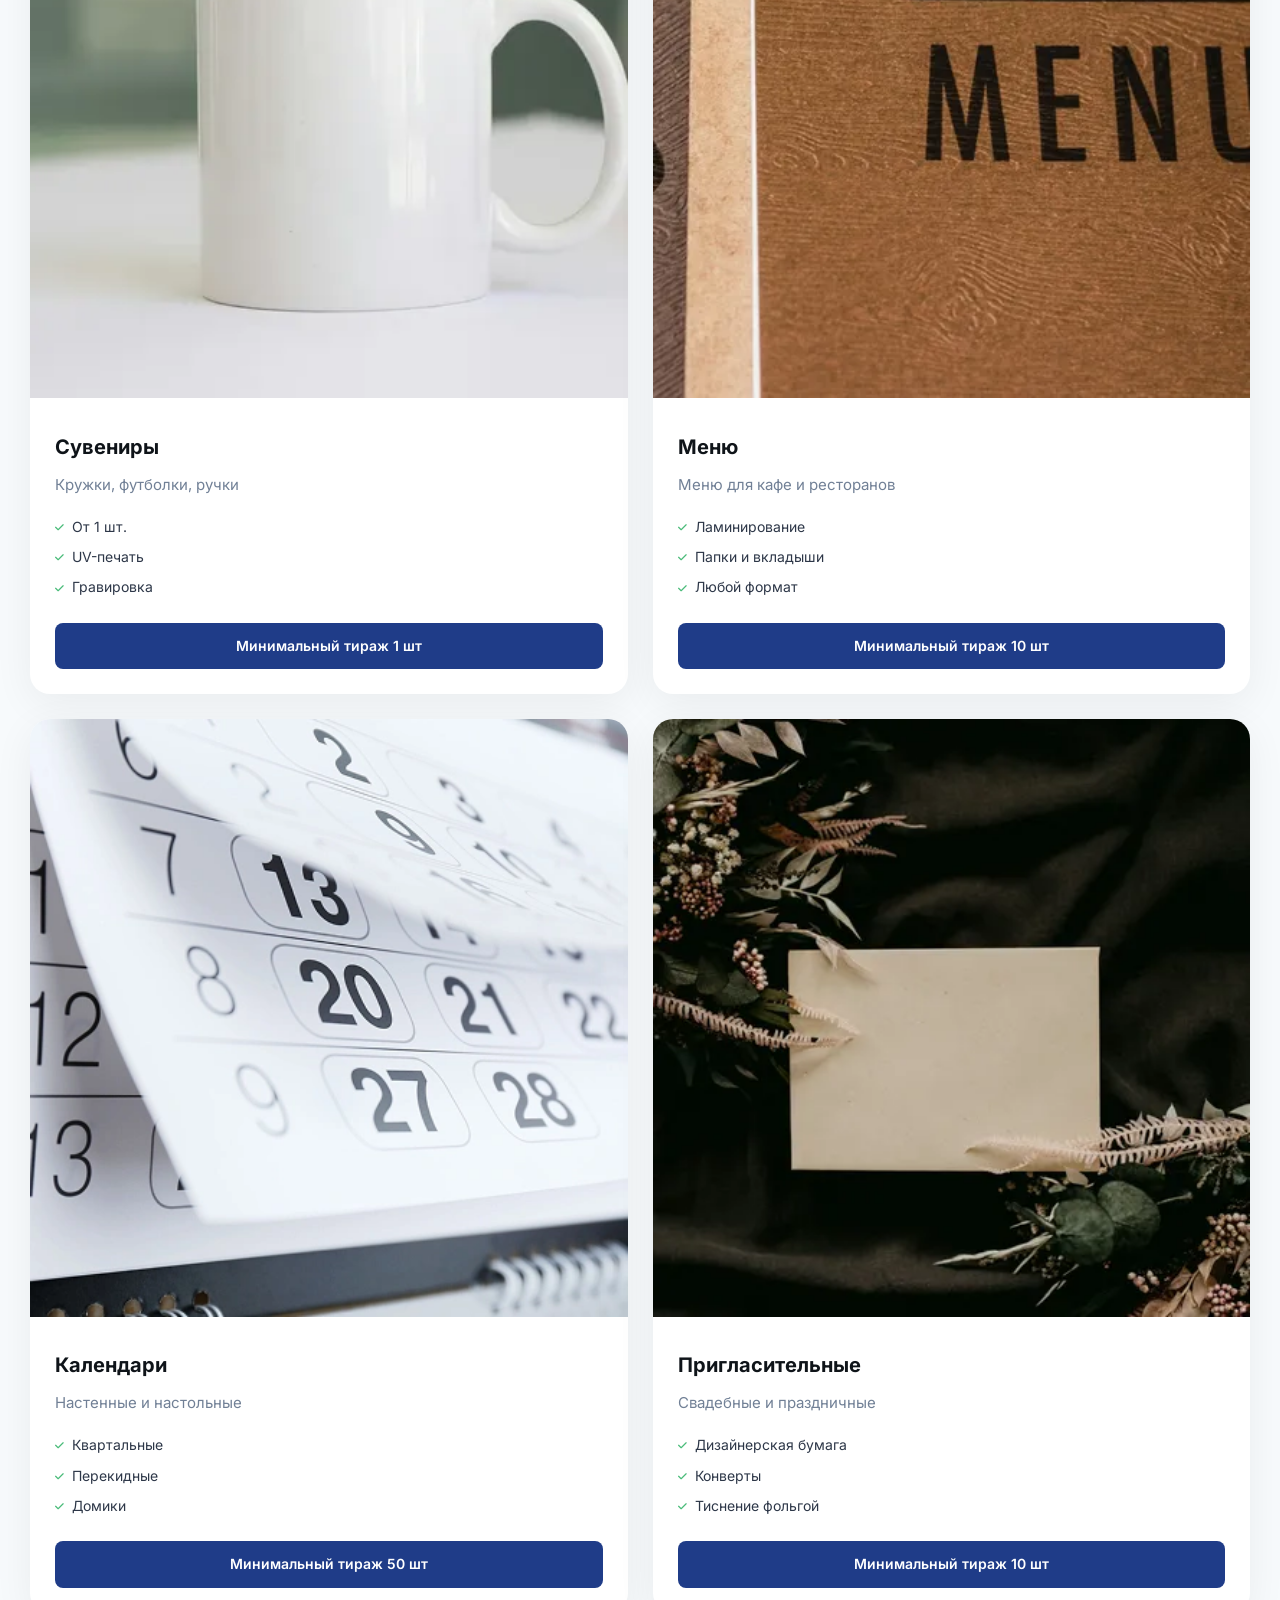
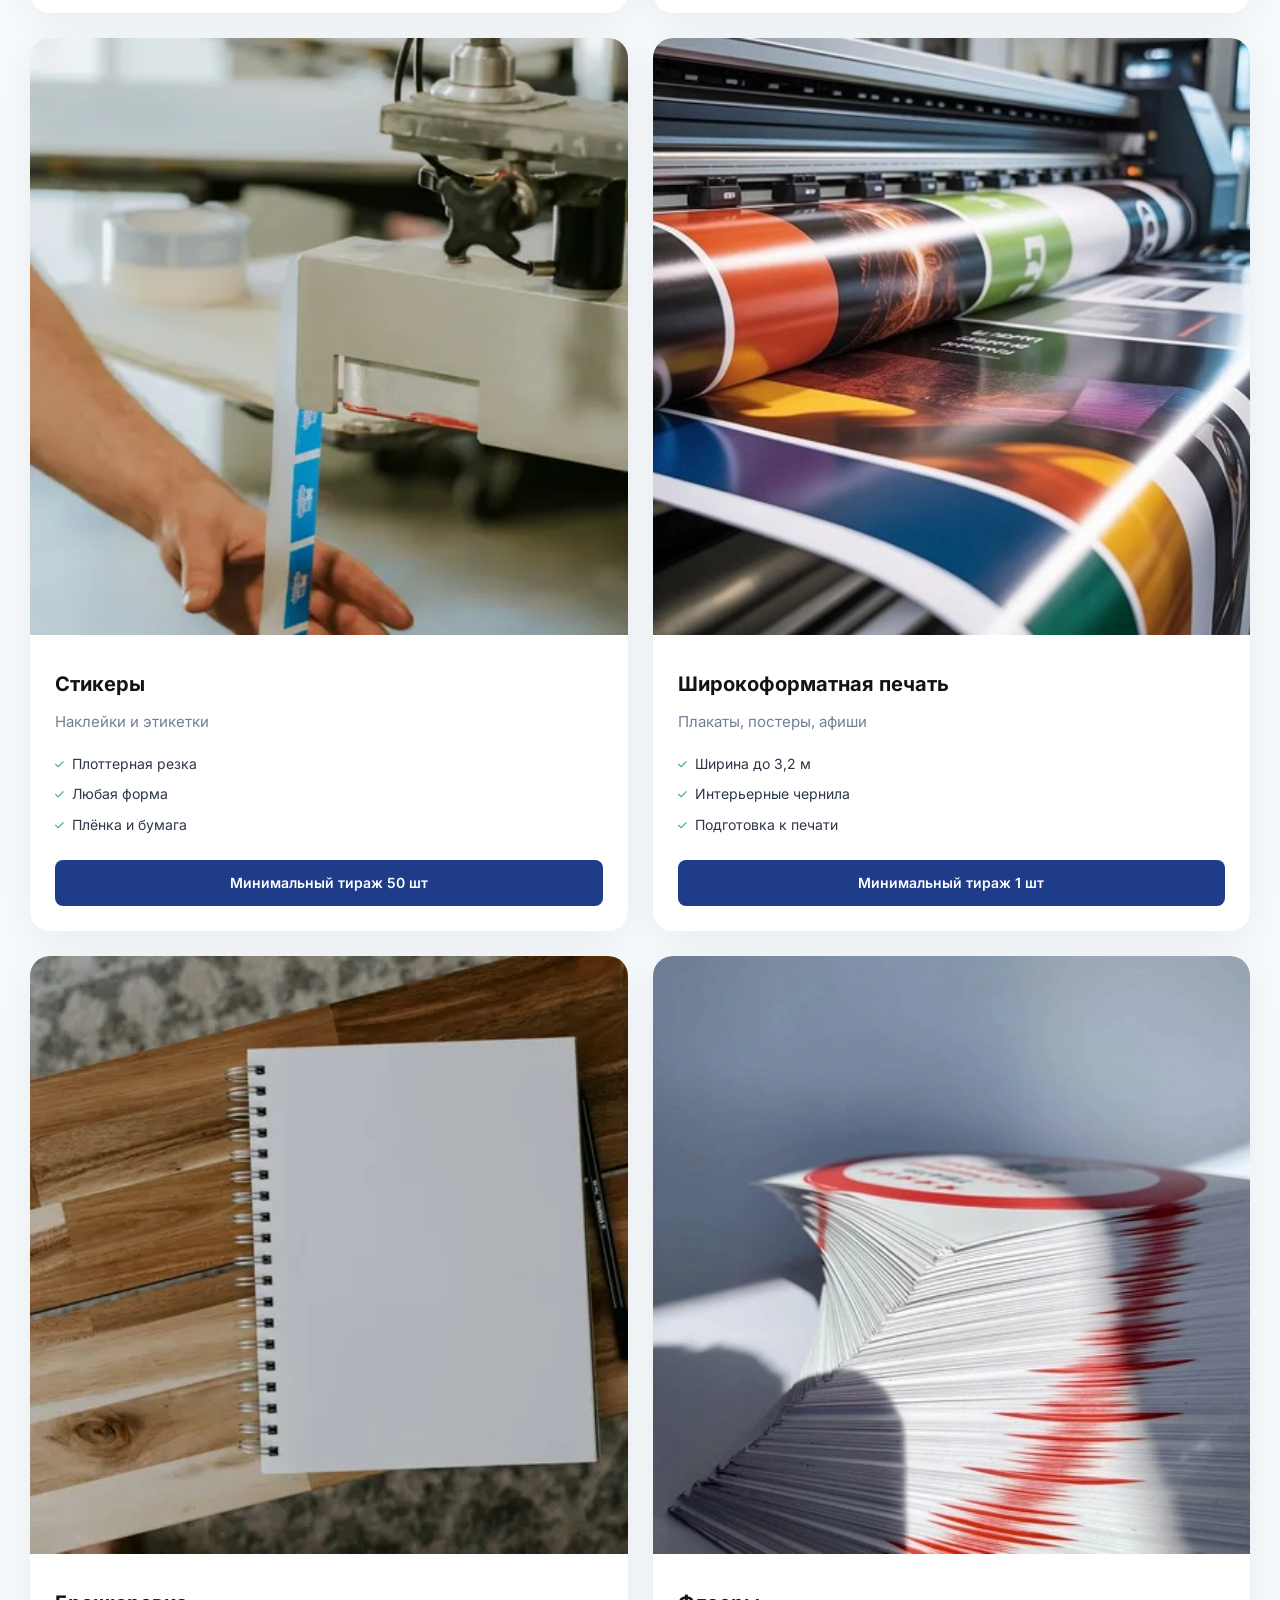
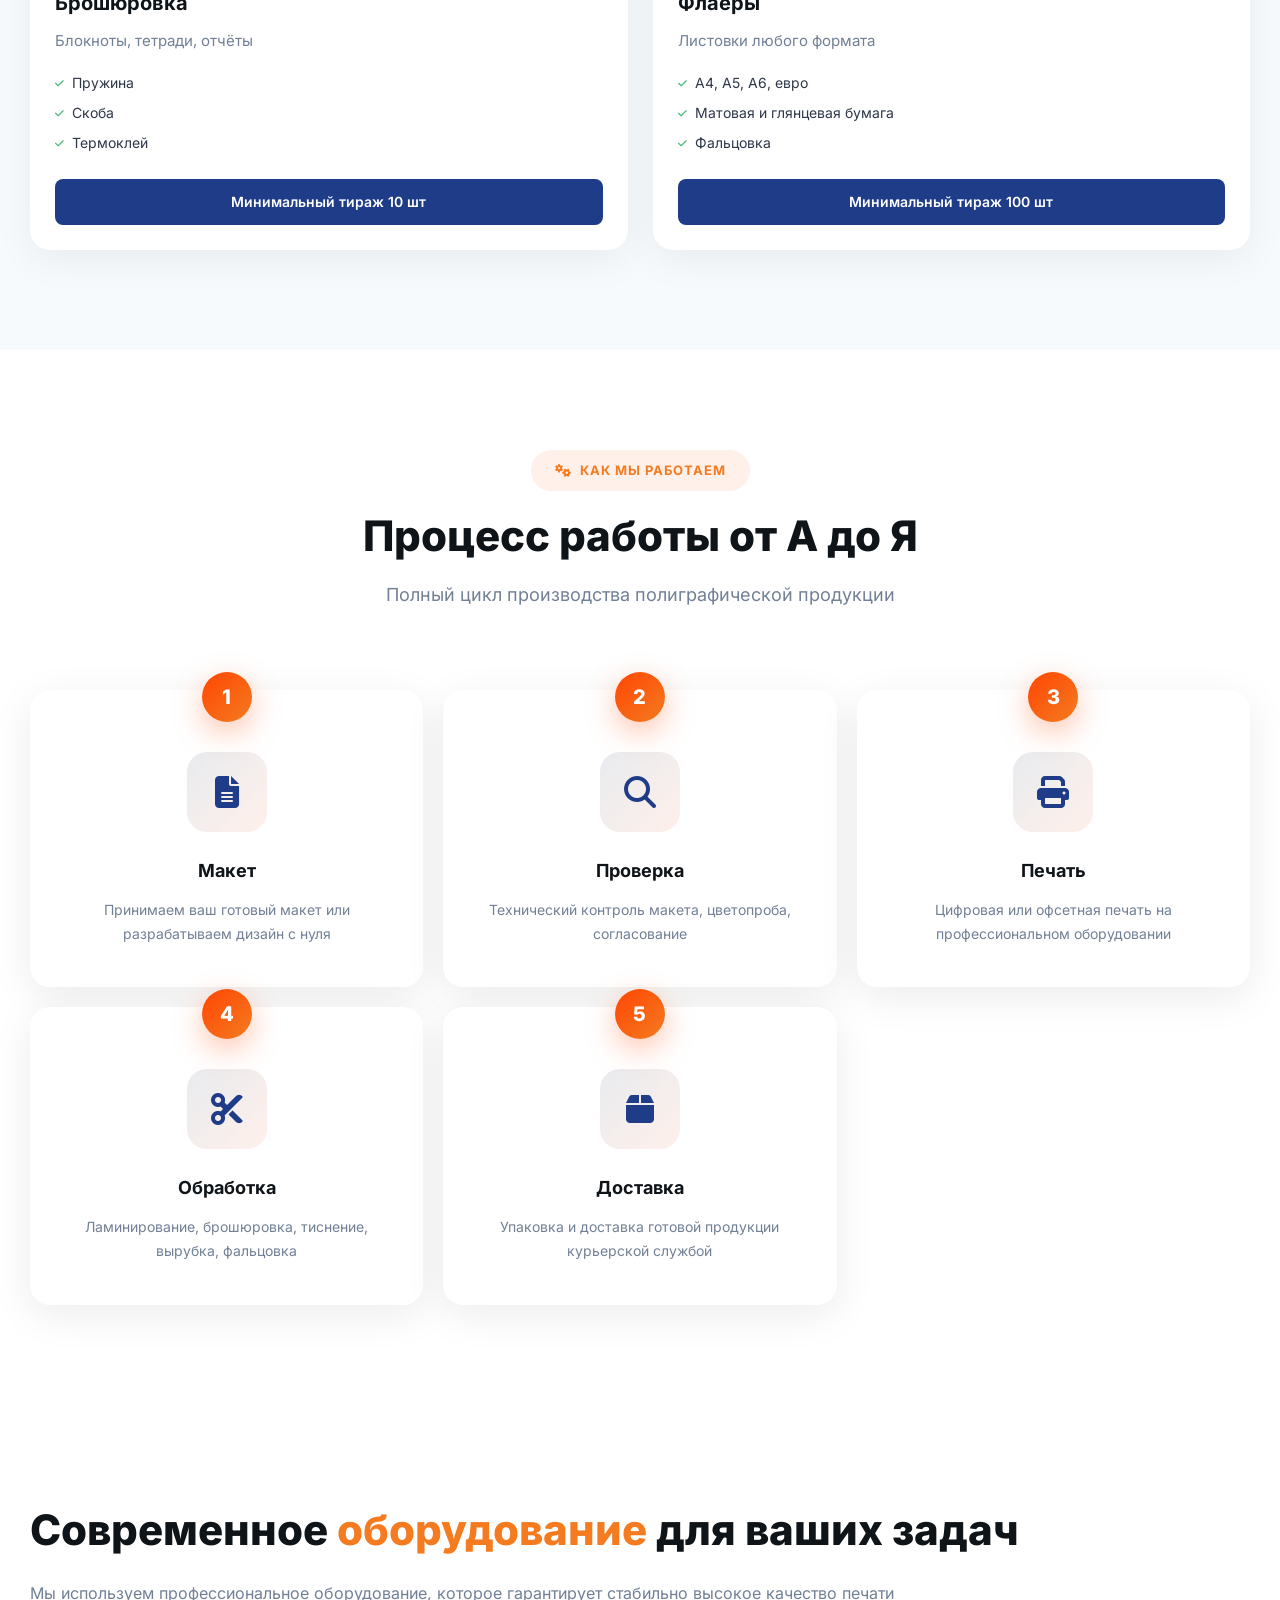
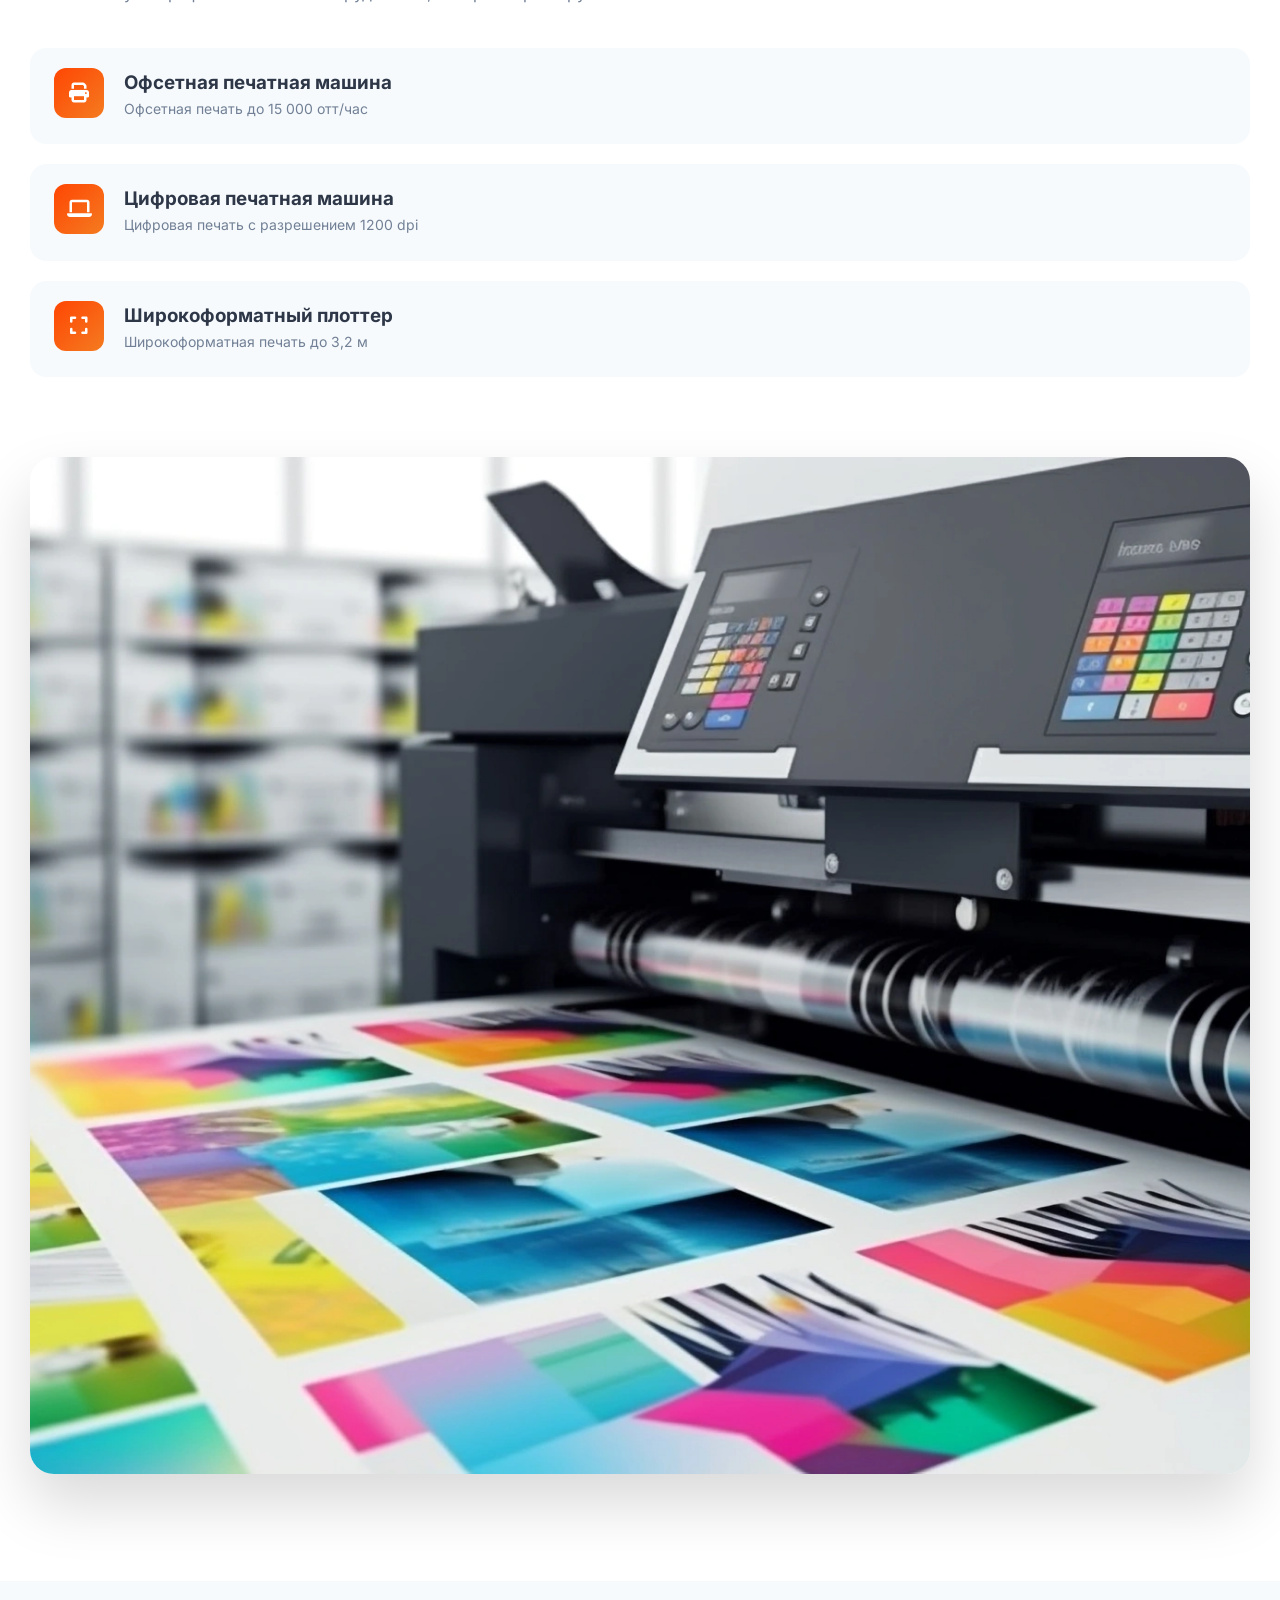
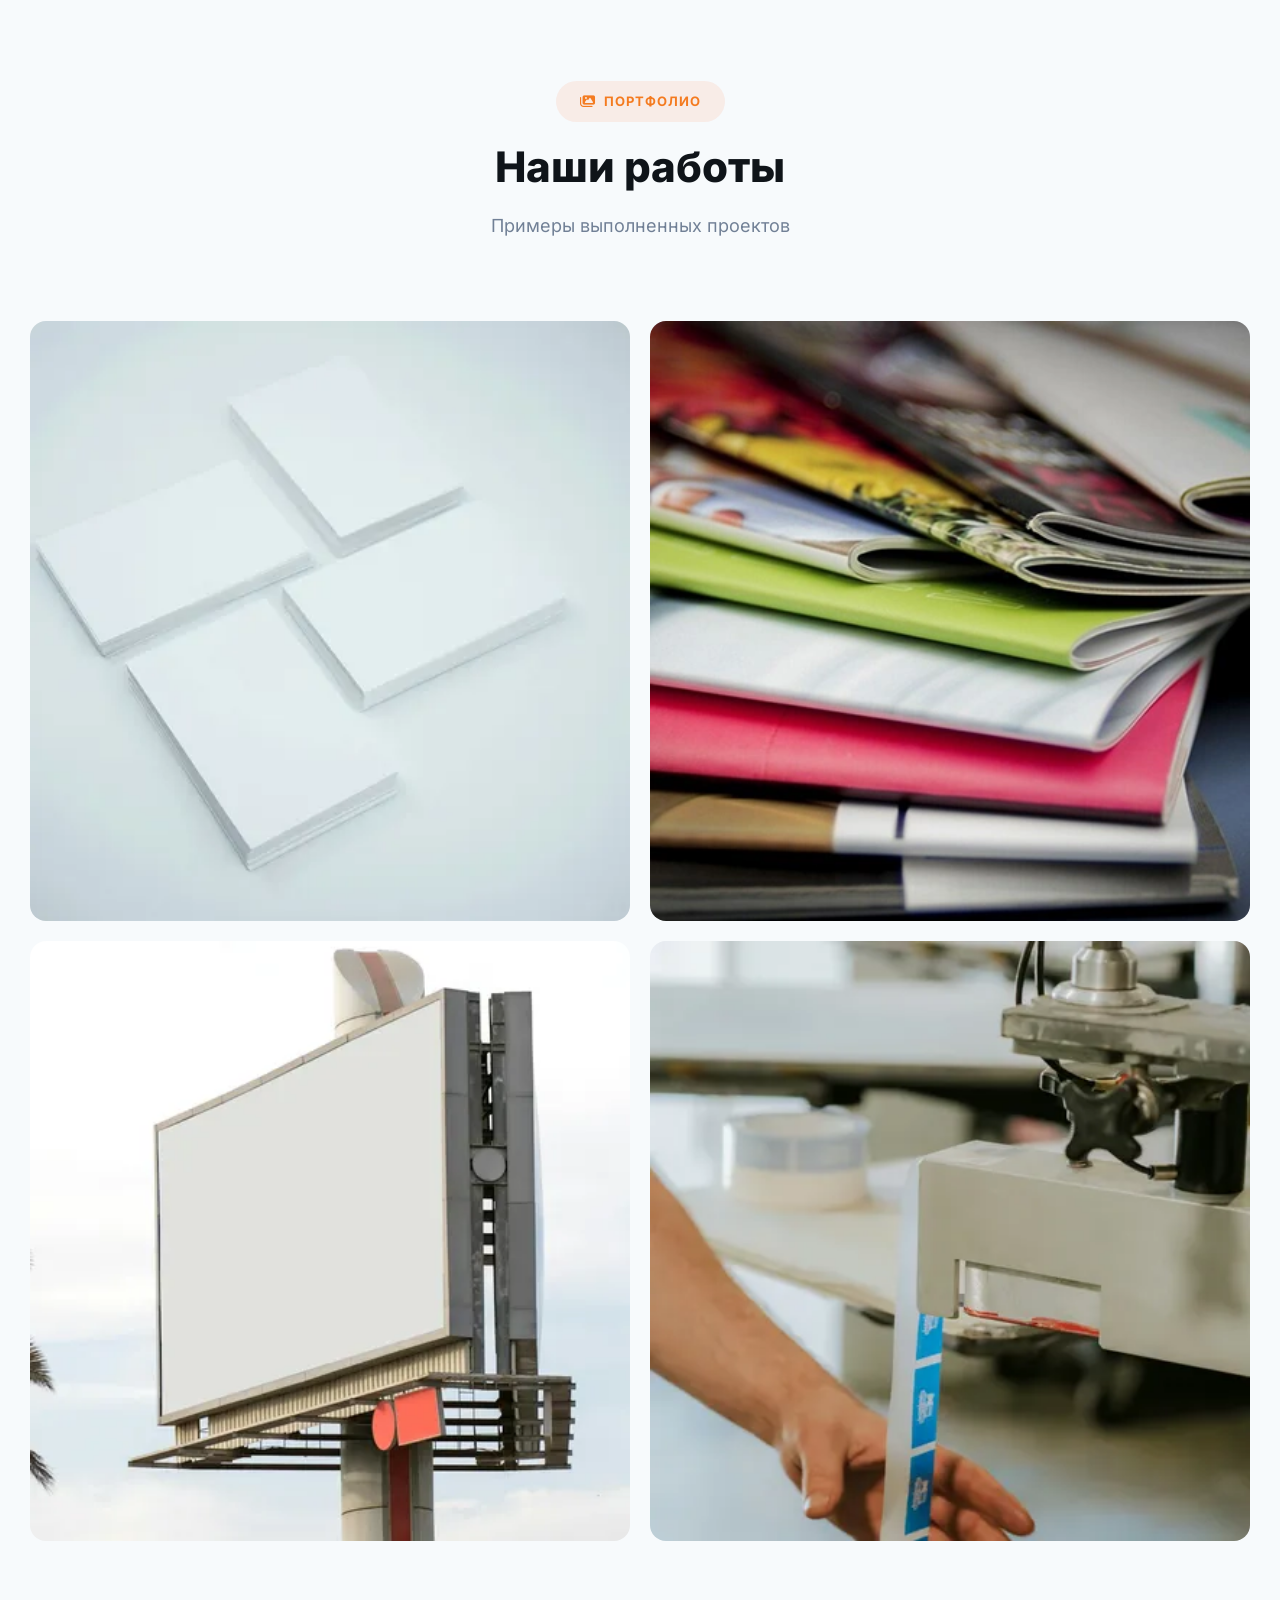
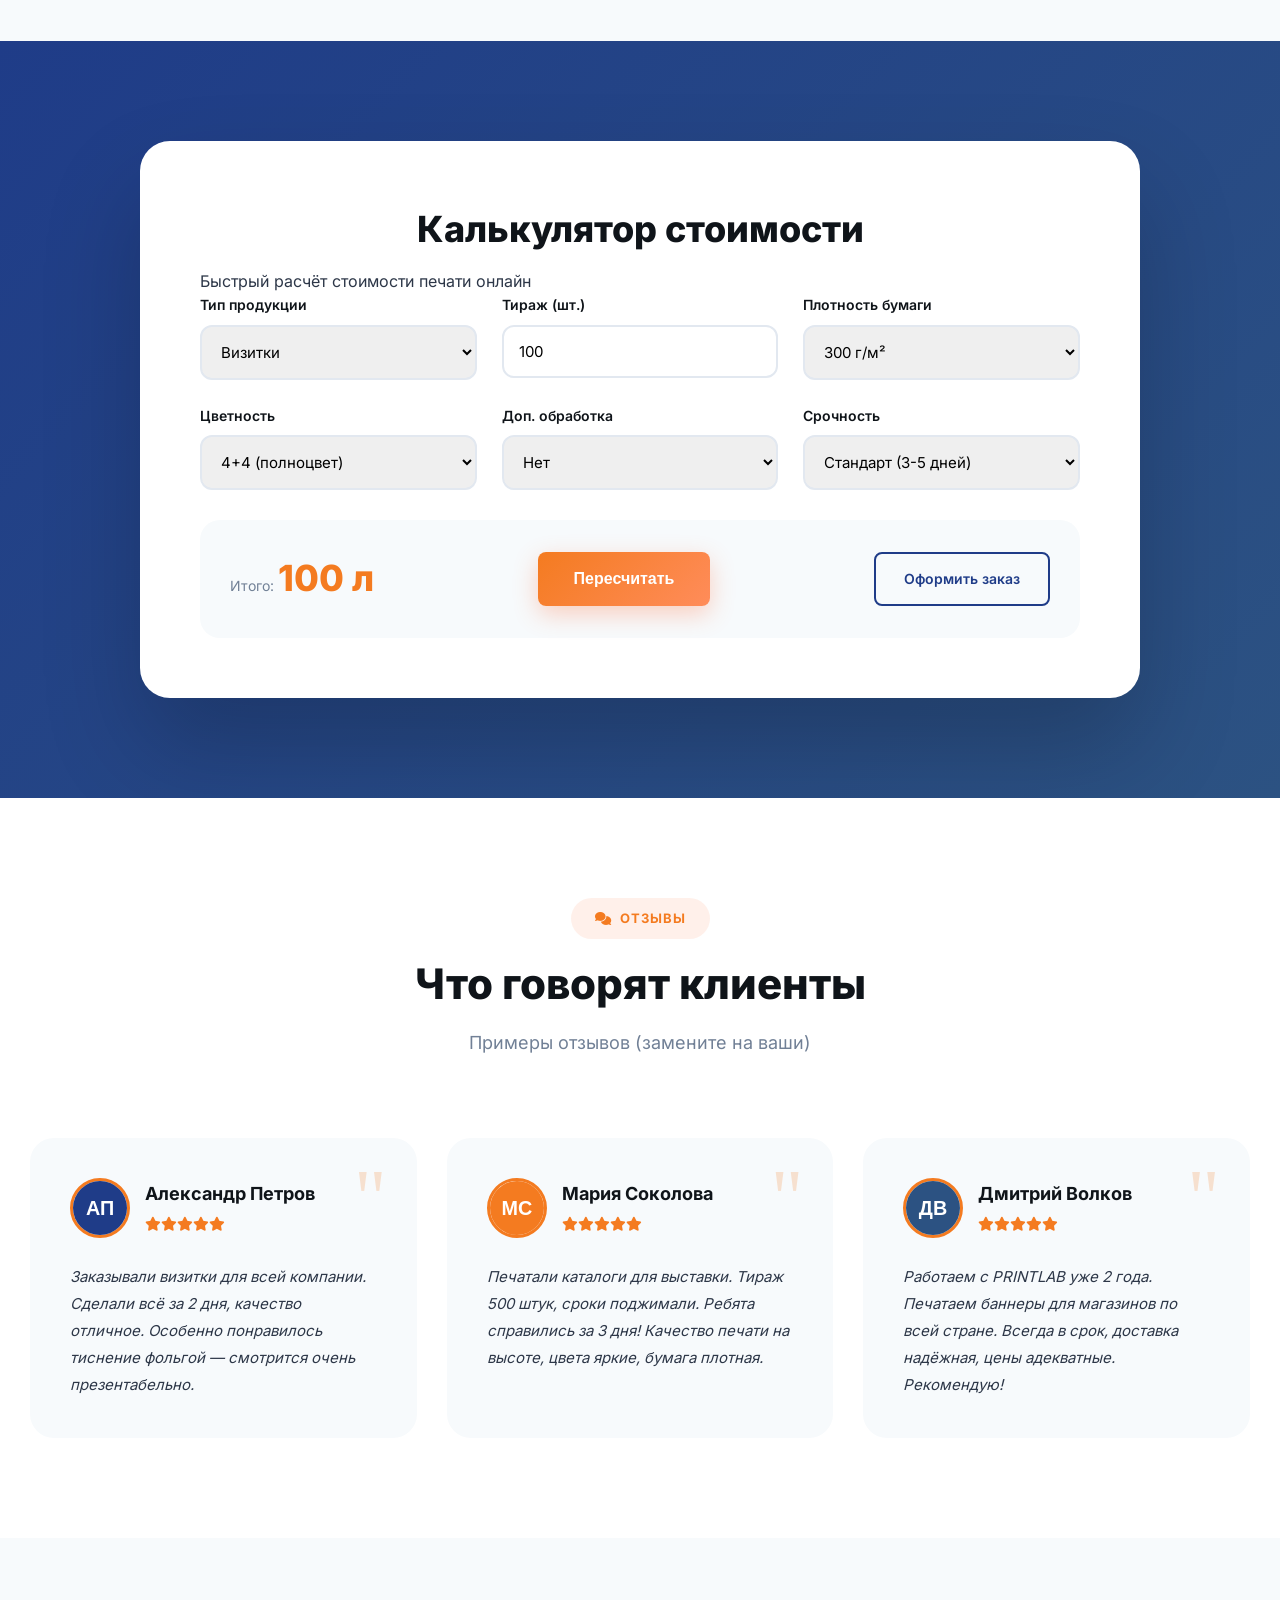
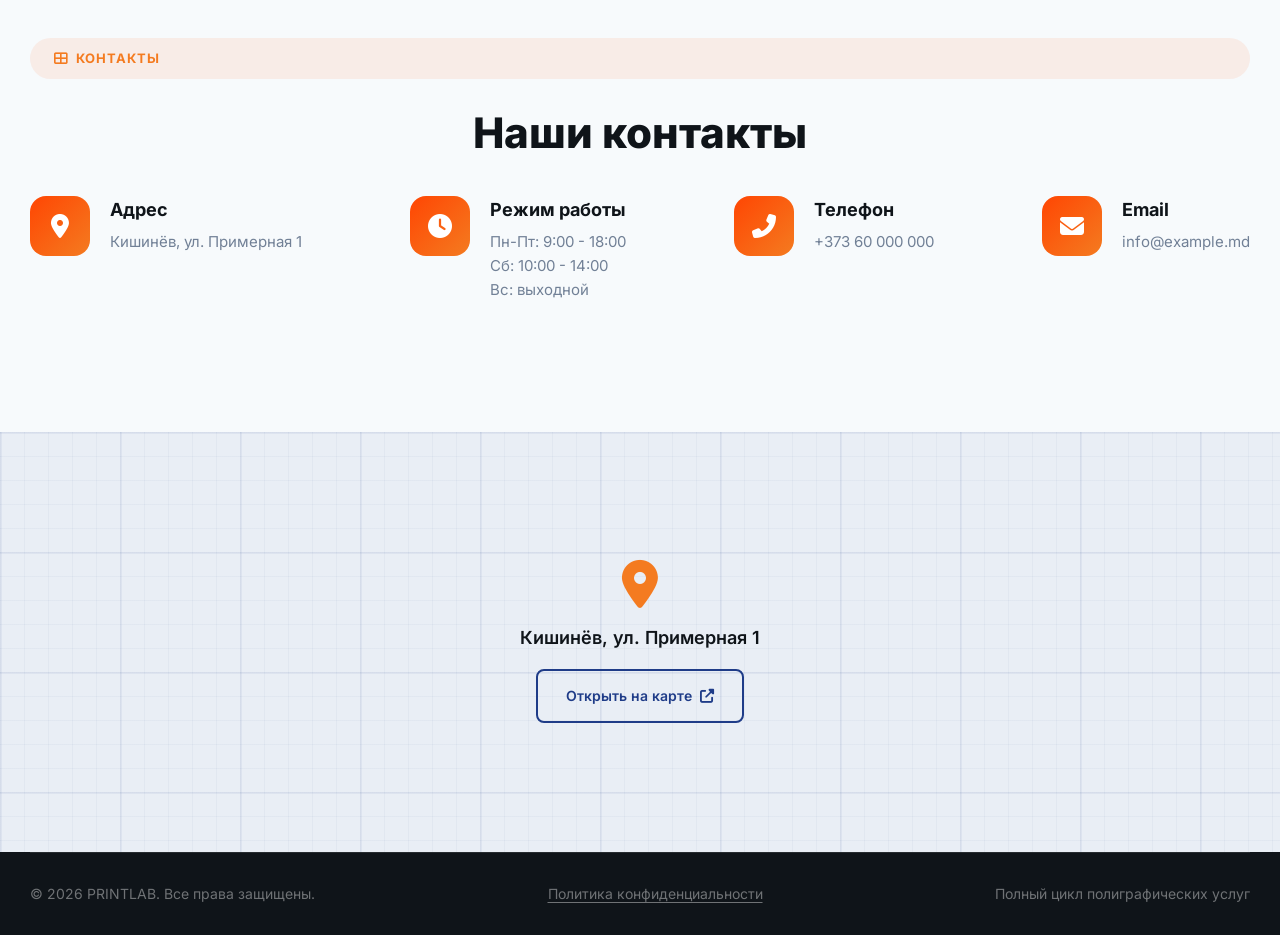
==== commit 9b23d4e1: "Add files via upload" ====
--- a/index.html
+++ b/index.html
@@ -36,9 +36,9 @@
           <span data-site="hoursShort">Пн-Пт: 9:00 - 18:00, Сб: 10:00 - 14:00</span>
         </div>
         <div class="header-top-right">
-          <a href="viber://chat?number=%2B37369000000" data-site-href="viber" aria-label="Viber"><i class="fab fa-viber"></i></a>
+          <a href="viber://chat?number=%2B37360000000" data-site-href="viber" aria-label="Viber"><i class="fab fa-viber"></i></a>
           <a href="https://t.me/" data-site-href="telegram" target="_blank" rel="noopener" aria-label="Telegram"><i class="fab fa-telegram"></i></a>
-          <a href="https://wa.me/37369000000" data-site-href="whatsapp" target="_blank" rel="noopener" aria-label="WhatsApp"><i class="fab fa-whatsapp"></i></a>
+          <a href="https://wa.me/37360000000" data-site-href="whatsapp" target="_blank" rel="noopener" aria-label="WhatsApp"><i class="fab fa-whatsapp"></i></a>
         </div>
         <a href="ro.html" class="lang-switch" hreflang="ro" lang="ro" aria-label="Versiunea în limba română">RO</a>
       </div>
@@ -55,7 +55,7 @@
       </nav>
       <div class="header-actions">
         <div class="phone-block">
-          <a href="tel:+37369000000" data-site-href="phone" data-site="phone" class="phone-number">+373 69 000 000</a>
+          <a href="tel:+37360000000" data-site-href="phone" data-site="phone" class="phone-number">+373 60 000 000</a>
         </div>
       </div>
       <div class="burger" id="burger"><span></span><span></span><span></span></div>
@@ -66,12 +66,12 @@
     <a href="#services">Услуги</a>
     <a href="#portfolio">Портфолио</a>
     <a href="#contact">Контакты</a>
-    <a href="tel:+37369000000" data-site-href="phone" data-site="phone" class="phone-number-mob">+373 69 000 000</a>
+    <a href="tel:+37360000000" data-site-href="phone" data-site="phone" class="phone-number-mob">+373 60 000 000</a>
     <a href="ro.html" hreflang="ro" lang="ro">Română</a>
     <div class="header-top-right-mob">
-      <a href="viber://chat?number=%2B37369000000" data-site-href="viber" aria-label="Viber"><i class="fab fab-mob fa-viber"></i></a>
+      <a href="viber://chat?number=%2B37360000000" data-site-href="viber" aria-label="Viber"><i class="fab fab-mob fa-viber"></i></a>
       <a href="https://t.me/" data-site-href="telegram" target="_blank" rel="noopener" aria-label="Telegram"><i class="fab fab-mob fa-telegram"></i></a>
-      <a href="https://wa.me/37369000000" data-site-href="whatsapp" target="_blank" rel="noopener" aria-label="WhatsApp"><i class="fab fab-mob fa-whatsapp"></i></a>
+      <a href="https://wa.me/37360000000" data-site-href="whatsapp" target="_blank" rel="noopener" aria-label="WhatsApp"><i class="fab fab-mob fa-whatsapp"></i></a>
     </div>
   </div>
   <section class="hero">
@@ -518,7 +518,7 @@
           <div class="contact-icon"><i class="fas fa-phone-alt"></i></div>
           <div class="contact-details">
             <h3>Телефон</h3>
-            <p><a class="contact-link" href="tel:+37369000000" data-site-href="phone" data-site="phone">+373 69 000 000</a></p>
+            <p><a class="contact-link" href="tel:+37360000000" data-site-href="phone" data-site="phone">+373 60 000 000</a></p>
           </div>
         </div>
         <div class="contact-item">
@@ -546,7 +546,7 @@
       <p>Полный цикл полиграфических услуг</p>
     </div>
   </footer>
-  <a href="tel:+37369000000" data-site-href="phone" class="floating-phone" aria-label="Позвонить">
+  <a href="tel:+37360000000" data-site-href="phone" class="floating-phone" aria-label="Позвонить">
     <i class="fas fa-phone"></i>
     <span class="pulse-ring"></span>
   </a>
